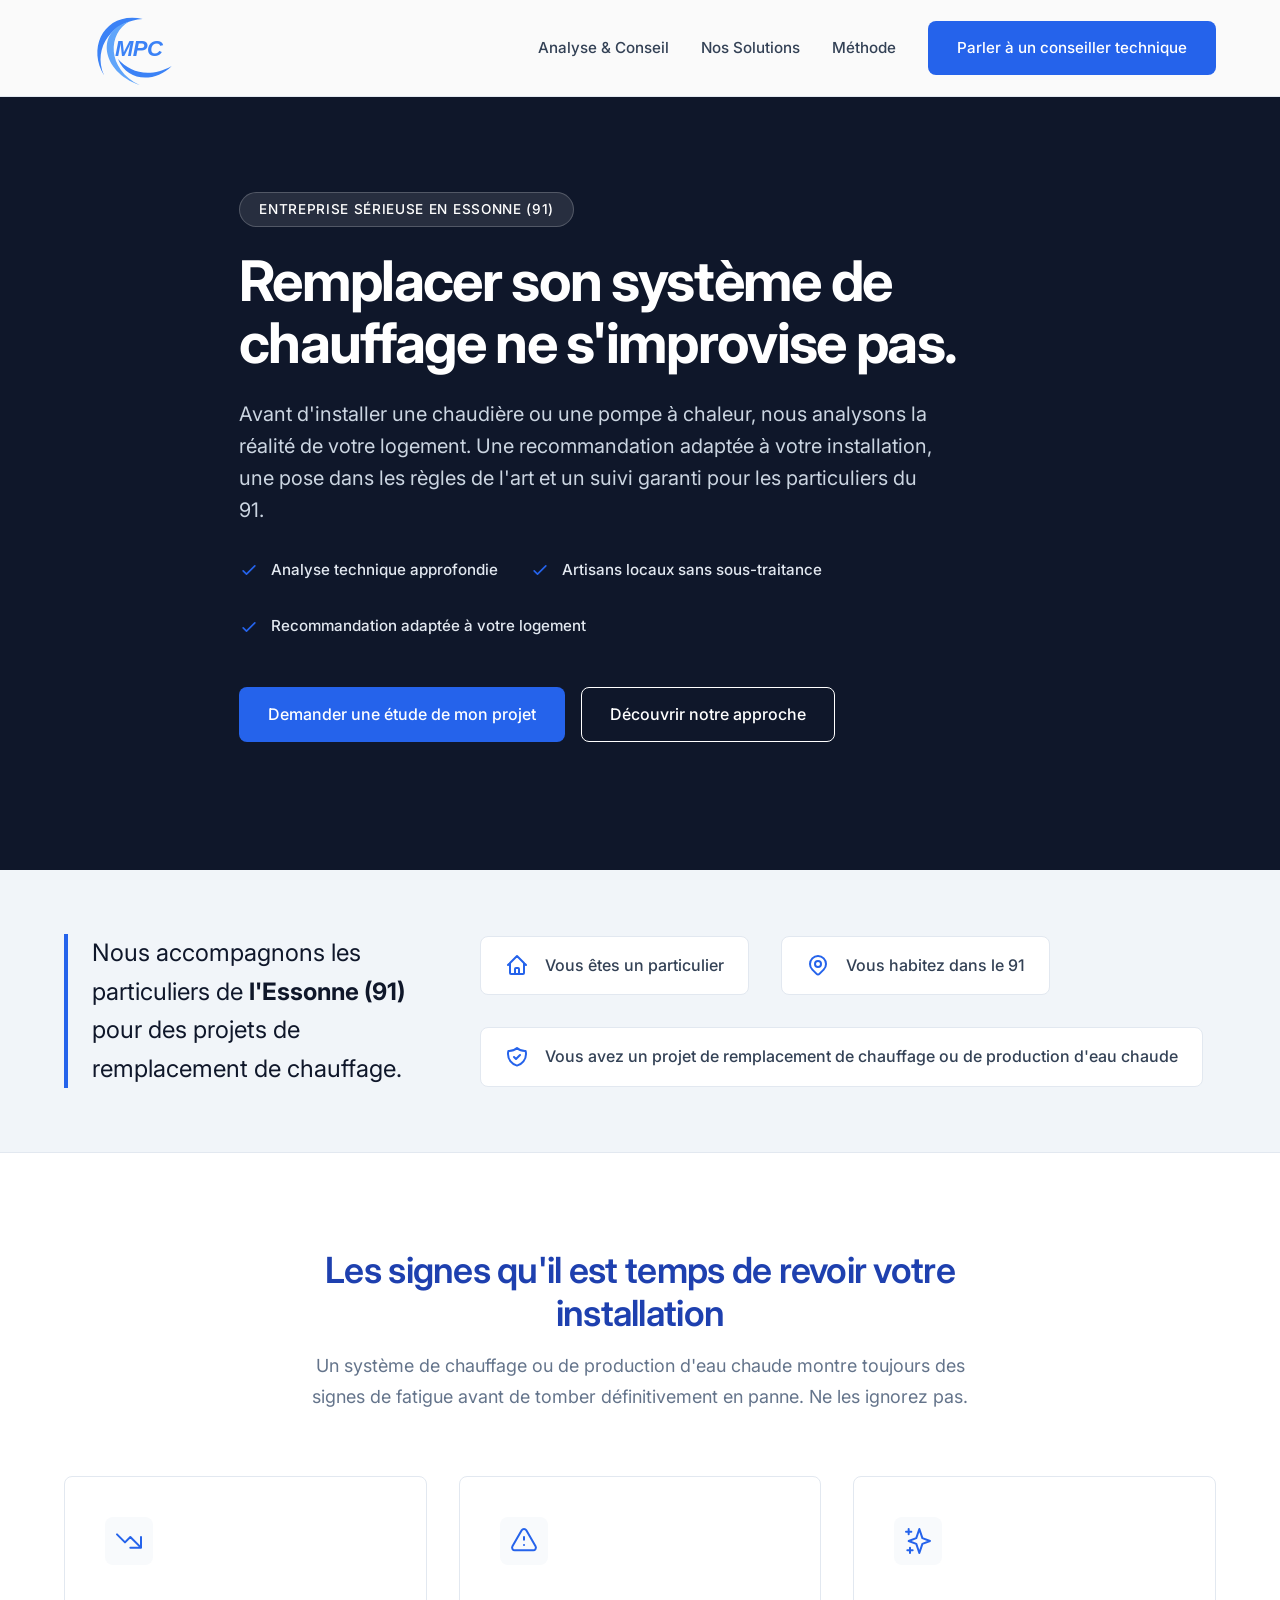
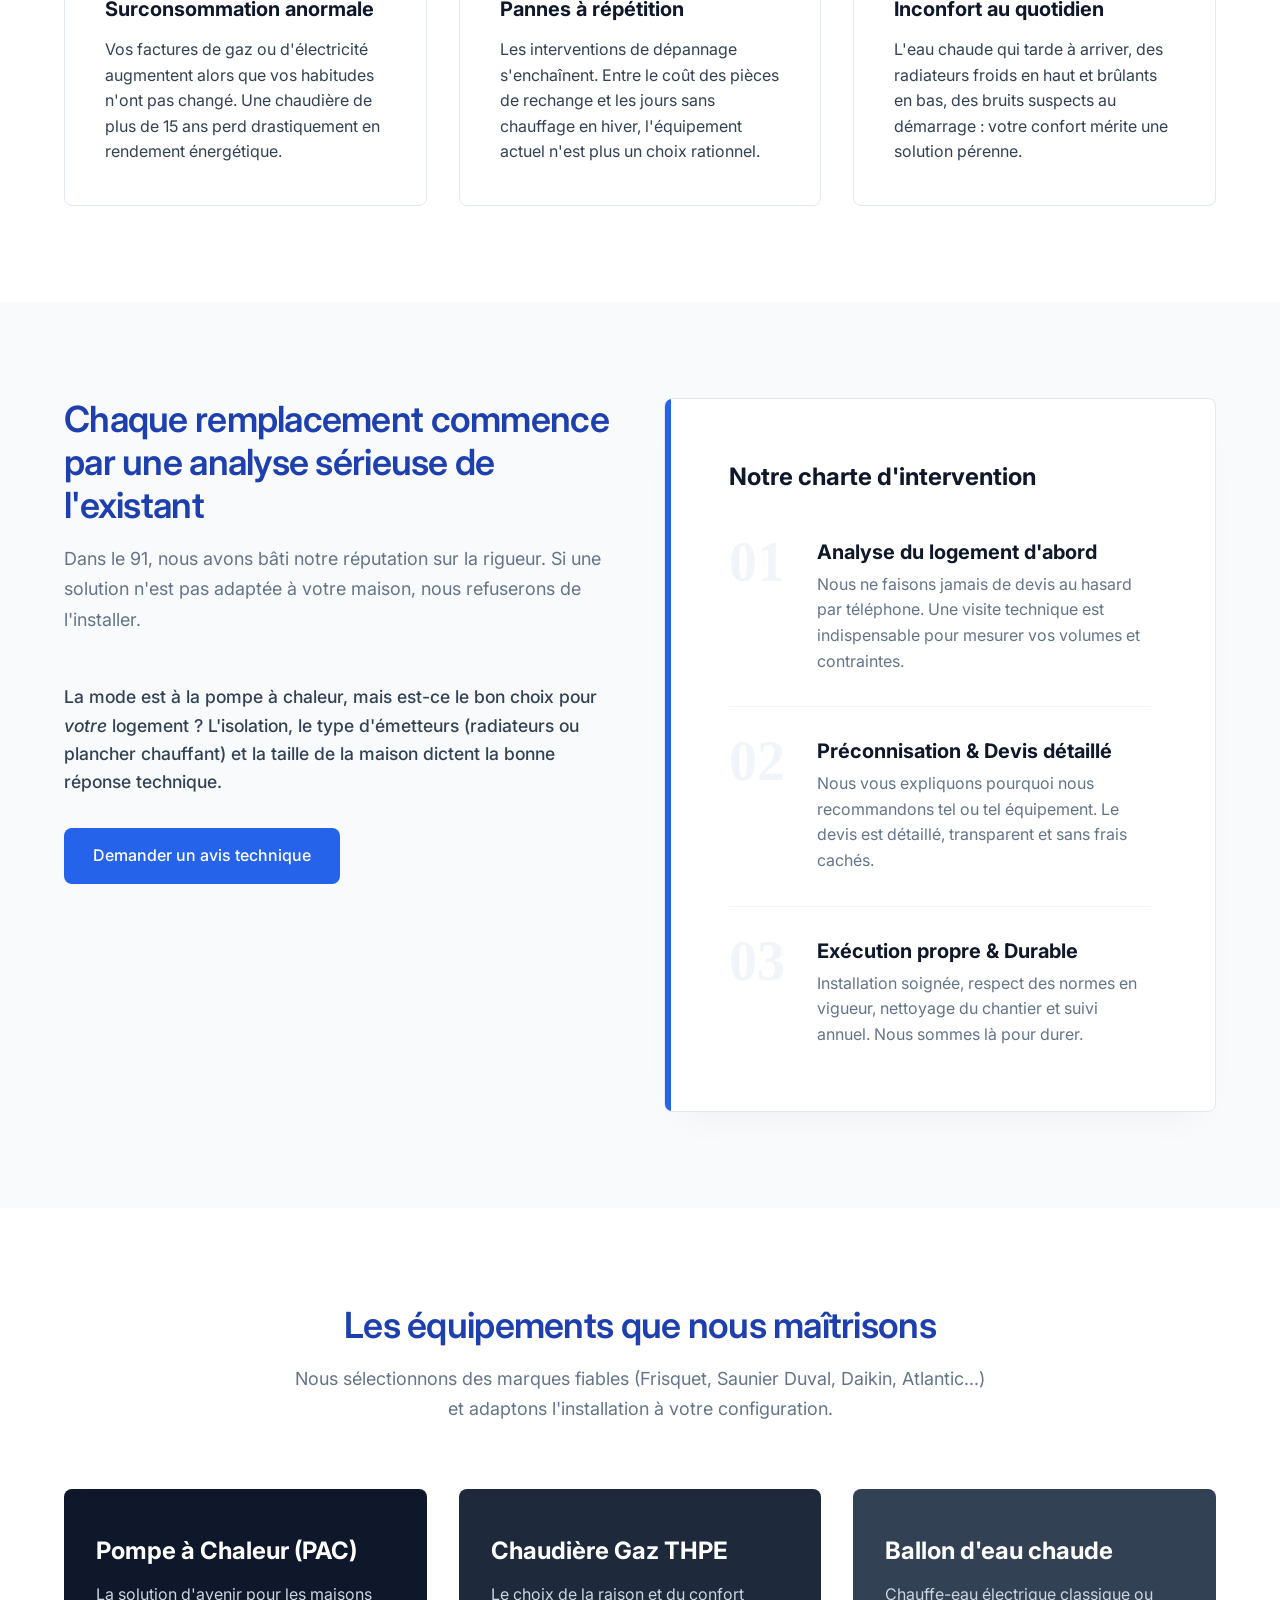
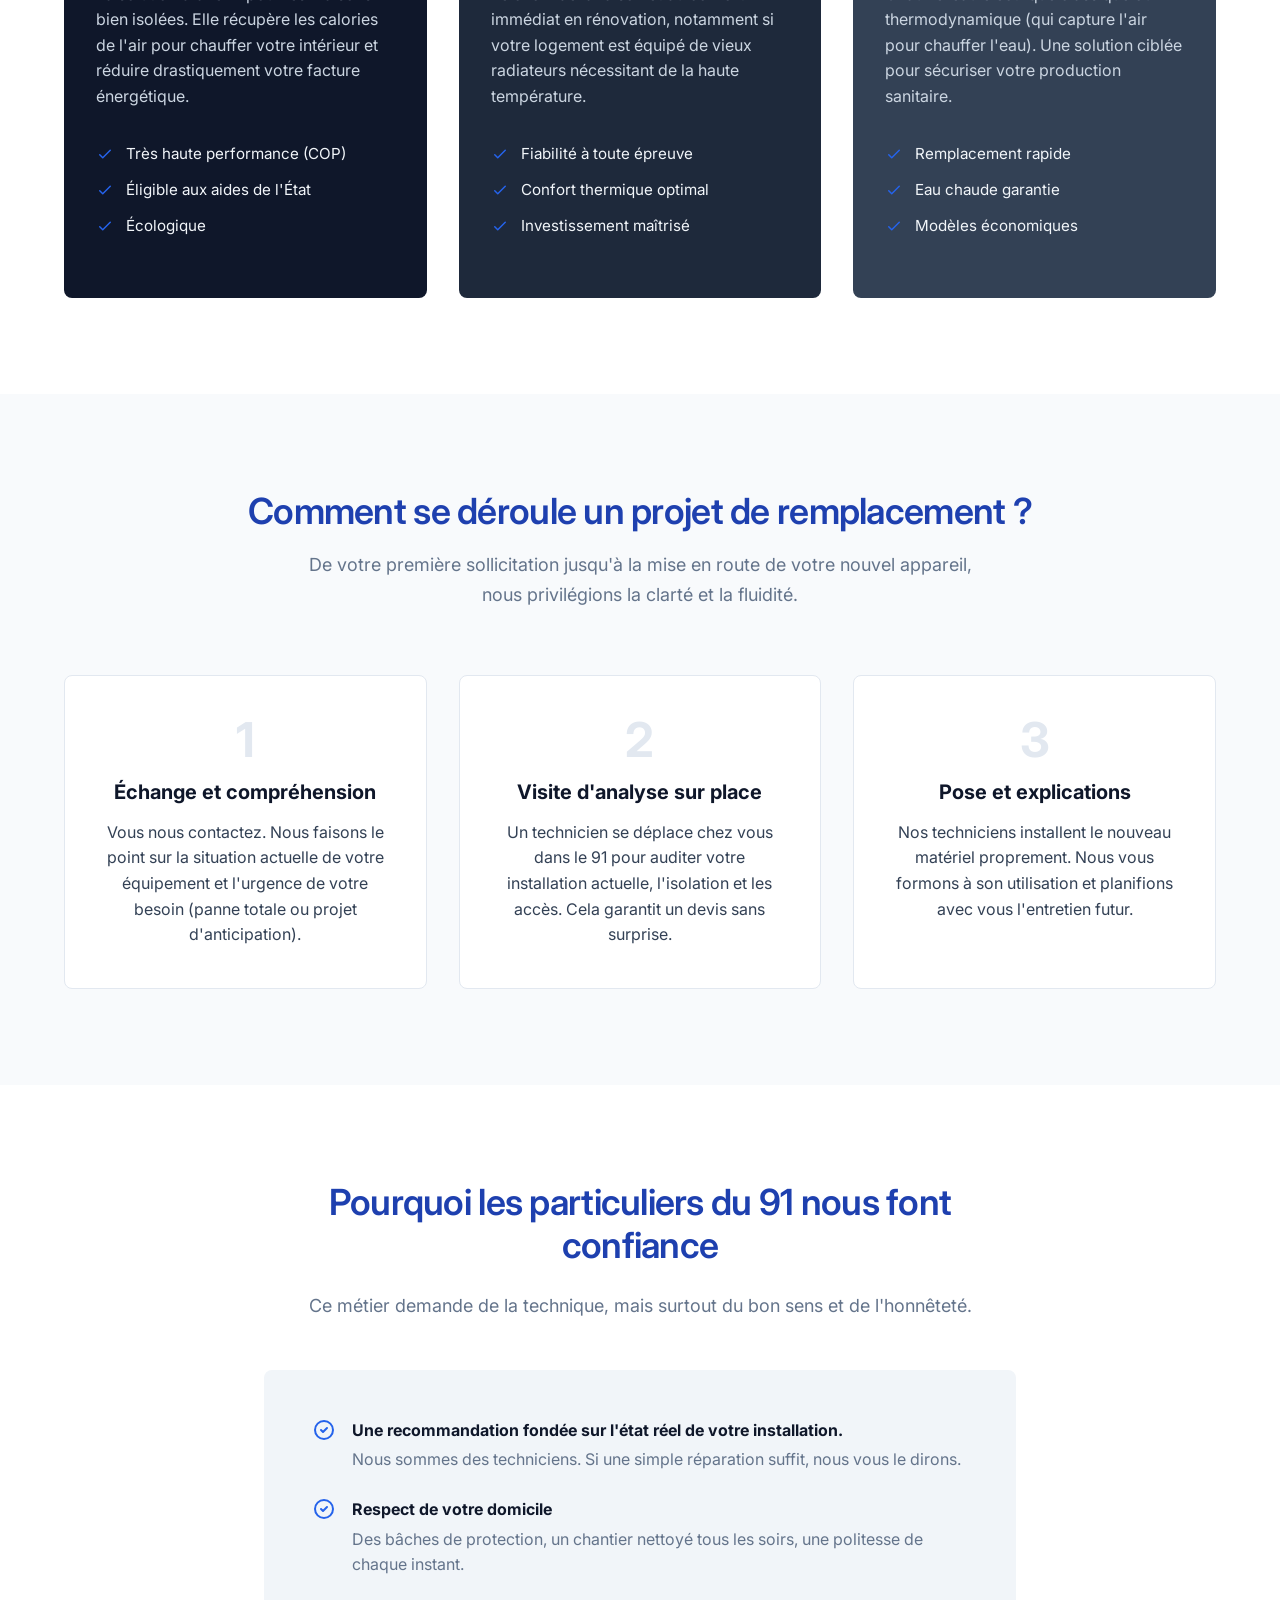
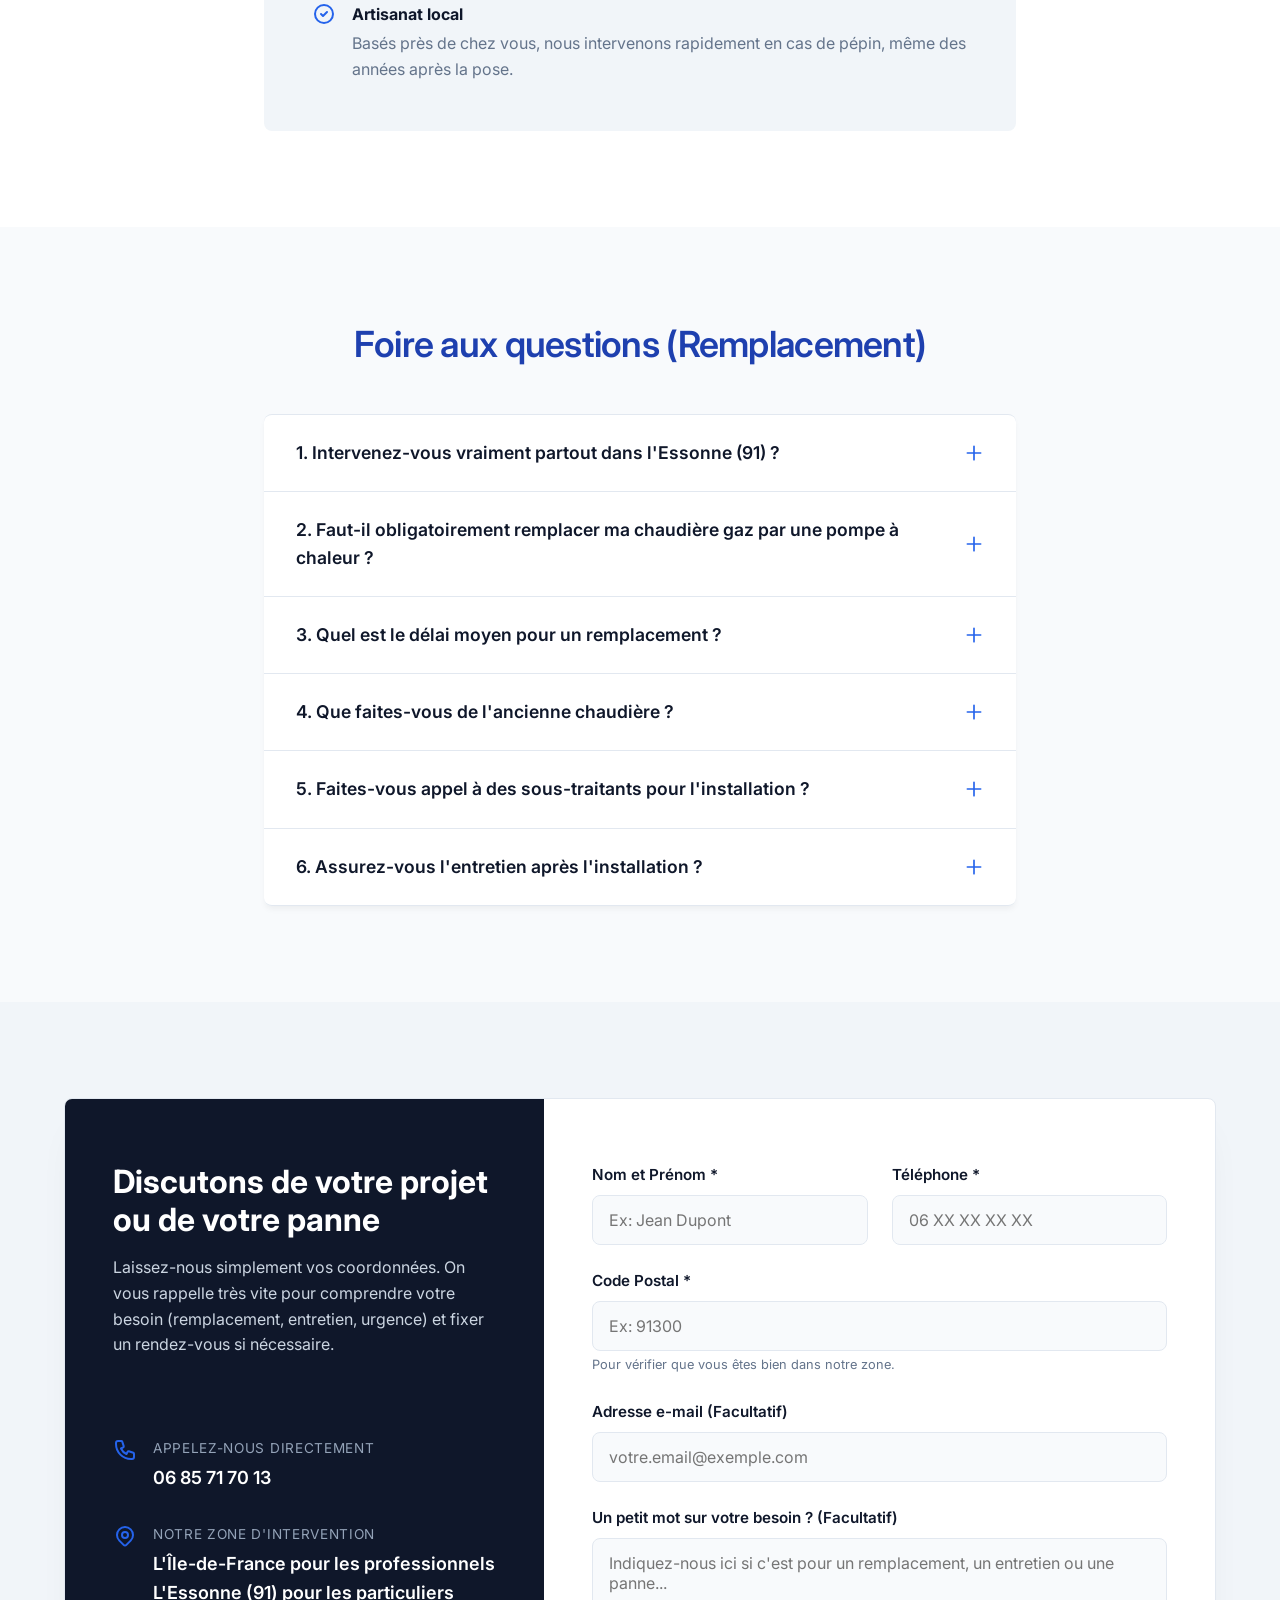
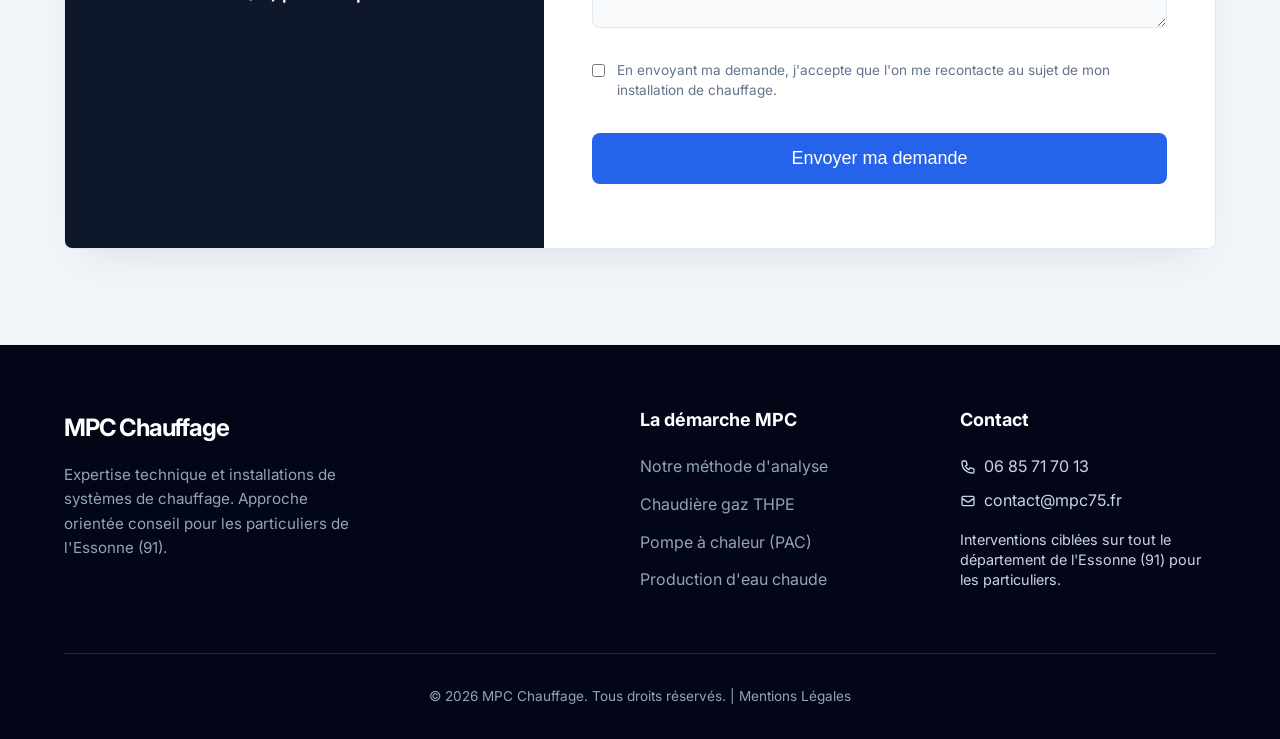
==== remplacement-chaudiere-91.html @ 408920b5 "Update remplacement-chaudiere-91.html" ====
<!doctype html>
<html lang="fr">
<head>

   <!-- Configuration Google Consent Mode v2 (DOIT être avant le snippet Google Ads) -->
    <script>
      window.dataLayer = window.dataLayer || [];
      function gtag(){dataLayer.push(arguments);}
      
      // Configuration par défaut : tout est refusé tant que l'utilisateur ne valide pas
      if(localStorage.getItem('consentMode') === null) {
          gtag('consent', 'default', {
            'ad_storage': 'denied',
            'ad_user_data': 'denied',
            'ad_personalization': 'denied',
            'analytics_storage': 'denied'
          });
      } else {
          gtag('consent', 'default', JSON.parse(localStorage.getItem('consentMode')));
      }
    </script>
<!-- Event snippet for Demande de devis conversion page
In your html page, add the snippet and call gtag_report_conversion when someone clicks on the chosen link or button. -->
<script>
function gtag_report_conversion(url) {
  var callback = function () {
    if (typeof(url) != 'undefined') {
      window.location = url;
    }
  };
  gtag('event', 'conversion', {
      'send_to': 'AW-17902488856/LjcRCMzd-OsbEJiaydhC',
      'value': 1.0,
      'currency': 'EUR',
      'event_callback': callback
  });
  return false;
}
</script>

    
 <!-- Google tag (gtag.js) -->
<script async src="https://www.googletagmanager.com/gtag/js?id=AW-18040914631"></script>
<script>
  window.dataLayer = window.dataLayer || [];
  function gtag(){dataLayer.push(arguments);}
  gtag('js', new Date());

  gtag('config', 'AW-18040914631');
</script>
    <meta charset="UTF-8" />
    <meta name="viewport" content="width=device-width, initial-scale=1.0" />
    <meta name="description" content="Remplacement de chauffage en Essonne (91) pour les particuliers. Chaudière gaz, pompe à chaleur, ballon d'eau chaude. Analyse sérieuse et devis honnête avant toute installation." />
    <title>Remplacement Chauffage & Chaudière 91 (Essonne) | Artisans Sérieux | MPC</title>
    
    <!-- Typographie élégante et professionnelle (Inter) -->
    <link rel="preconnect" href="https://fonts.googleapis.com">
    <link rel="preconnect" href="https://fonts.gstatic.com" crossorigin>
    <link href="https://fonts.googleapis.com/css2?family=Inter:wght@300;400;500;600;700&display=swap" rel="stylesheet">
    <link rel="icon" href="/favicon.svg" type="image/svg+xml">

    <style>
        /* ================= VARIABLES & RESET ================= */
        :root {
            --primary: #0f172a; 
            --primary-light: #1e293b;
            --accent: #2563eb; 
            --accent-hover: #1d4ed8;
            --text-main: #334155;
            --text-muted: #64748b;
            --bg-light: #f8fafc;
            --bg-alt: #f1f5f9;
            --border: #e2e8f0;
            --radius: 0.5rem;
            --transition: all 0.3s cubic-bezier(0.4, 0, 0.2, 1);
        }

        * { margin: 0; padding: 0; box-sizing: border-box; }
        
        html { 
            font-family: 'Inter', sans-serif; 
            color: var(--text-main); 
            scroll-behavior: smooth; 
            line-height: 1.6;
            background-color: var(--bg-light);
        }

        body { overflow-x: hidden; }
        img { max-width: 100%; height: auto; display: block; }
        a { text-decoration: none; color: inherit; transition: var(--transition); }
        ul { list-style: none; }

        /* ================= TYPOGRAPHIE ================= */
        h1, h2, h3, h4 { color: var(--primary); font-weight: 700; line-height: 1.2; }
        .text-accent { color: var(--accent); }
        
        .section-title {
            font-size: 2.25rem;
            margin-bottom: 1rem;
            letter-spacing: -0.02em;
            color: #1e40af; 
            font-weight: 600; 
        }
        .section-subtitle {
            font-size: 1.125rem;
            color: var(--text-muted);
            max-width: 700px;
            margin-bottom: 3rem;
            line-height: 1.7;
        }
        .text-center { text-align: center; }
        .mx-auto { margin-left: auto; margin-right: auto; }

        /* ================= LAYOUT & UTILS ================= */
        .container {
            width: 100%;
            max-width: 1200px;
            margin: 0 auto;
            padding: 0 1.5rem;
        }
        .section { padding: 6rem 0; }
        .bg-white { background-color: #ffffff; }
        .bg-gray { background-color: var(--bg-light); }
        .bg-primary { background-color: var(--primary); color: #fff; }

        .btn {
            display: inline-flex;
            align-items: center;
            justify-content: center;
            padding: 0.875rem 1.75rem;
            font-weight: 500;
            border-radius: var(--radius);
            cursor: pointer;
            transition: var(--transition);
            border: 1px solid transparent;
            font-size: 1rem;
        }
        .btn-primary {
            background-color: var(--accent);
            color: #ffffff;
        }
        .btn-primary:hover {
            background-color: var(--accent-hover);
        }
        .btn-outline {
            background-color: transparent;
            border-color: #ffffff;
            color: #ffffff;
        }
        .btn-outline:hover {
            background-color: #ffffff;
            color: var(--primary);
        }
        .btn-outline-dark {
            background-color: transparent;
            border-color: var(--primary);
            color: var(--primary);
        }
        .btn-outline-dark:hover {
            background-color: var(--primary);
            color: #ffffff;
        }

        /* ================= HEADER ================= */
        .header {
            position: fixed;
            top: 0; left: 0; right: 0;
            background: rgba(255, 255, 255, 0.98);
            backdrop-filter: blur(10px);
            border-bottom: 1px solid var(--border);
            z-index: 1000;
            padding: 0.5rem 0; 
            transition: var(--transition);
        }
        .header-container {
            display: flex;
            justify-content: space-between;
            align-items: center;
        }
        .logo-svg {
            display: block;
            width: 130px;
            height: auto;
            max-height: 80px; 
        }
        .nav-links {
            display: flex;
            gap: 2rem;
            align-items: center;
        }
        .nav-links a {
            font-weight: 500;
            font-size: 0.95rem;
        }
        .nav-links a:not(.btn):hover { color: var(--accent); }
        
        .mobile-menu-btn {
            display: none;
            background: none;
            border: none;
            color: var(--primary);
            cursor: pointer;
            padding: 0.5rem;
        }

        /* ================= HERO ================= */
        .hero {
            padding: 12rem 0 8rem 0;
            background-color: var(--primary);
            position: relative;
            overflow: hidden;
        }
        .hero::before {
            content: '';
            position: absolute;
            top: 0; left: 0; right: 0; bottom: 0;
            background-image: linear-gradient(to right, rgba(15, 23, 42, 0.9), rgba(15, 23, 42, 0.7));
            z-index: 1;
        }
        .hero-content {
            position: relative;
            z-index: 2;
            max-width: 850px;
        }
        .hero-badge {
            display: inline-block;
            background: rgba(255, 255, 255, 0.1);
            border: 1px solid rgba(255, 255, 255, 0.2);
            color: #fff;
            padding: 0.35rem 1.2rem;
            border-radius: 2rem;
            font-size: 0.85rem;
            font-weight: 500;
            margin-bottom: 1.5rem;
            letter-spacing: 0.05em;
            text-transform: uppercase;
        }
        .hero h1 {
            color: #ffffff;
            font-size: 3.5rem;
            letter-spacing: -0.03em;
            margin-bottom: 1.5rem;
            line-height: 1.1;
        }
        .hero p {
            color: #cbd5e1;
            font-size: 1.25rem;
            margin-bottom: 2rem;
            max-width: 700px;
            line-height: 1.6;
        }
        .hero-benefits {
            display: flex;
            gap: 2rem;
            margin-bottom: 3rem;
            flex-wrap: wrap;
        }
        .benefit-item {
            display: flex;
            align-items: center;
            color: #e2e8f0;
            font-size: 0.95rem;
            font-weight: 500;
        }
        .benefit-item svg {
            width: 20px;
            height: 20px;
            color: var(--accent);
            margin-right: 0.75rem;
        }
        .hero-actions {
            display: flex;
            gap: 1rem;
        }

        /* ================= TARGET / FILTER SECTION ================= */
        .target-section {
            background-color: var(--bg-alt);
            border-bottom: 1px solid var(--border);
            padding: 4rem 0;
        }
        .target-grid {
            display: grid;
            grid-template-columns: 1fr 2fr;
            gap: 3rem;
            align-items: center;
        }
        .target-title {
            font-size: 1.5rem;
            color: var(--primary);
            border-left: 4px solid var(--accent);
            padding-left: 1.5rem;
        }
        .target-list {
            display: flex;
            gap: 2rem;
            flex-wrap: wrap;
        }
        .target-list li {
            background: #fff;
            padding: 1rem 1.5rem;
            border-radius: var(--radius);
            border: 1px solid var(--border);
            display: flex;
            align-items: center;
            gap: 1rem;
            font-weight: 500;
            color: var(--text-main);
        }
        .target-list svg { color: var(--accent); width: 24px; height: 24px; }

        /* ================= GRIDS & CARDS ================= */
        .grid-2 {
            display: grid;
            grid-template-columns: repeat(2, 1fr);
            gap: 3rem;
        }
        .grid-3 {
            display: grid;
            grid-template-columns: repeat(auto-fit, minmax(320px, 1fr));
            gap: 2rem;
        }
        .card {
            background: #fff;
            padding: 2.5rem;
            border: 1px solid var(--border);
            border-radius: var(--radius);
            transition: var(--transition);
            height: 100%;
        }
        .card:hover {
            box-shadow: 0 10px 30px -10px rgba(0,0,0,0.05);
            border-color: #cbd5e1;
        }
        .card-icon {
            width: 48px;
            height: 48px;
            color: var(--accent);
            margin-bottom: 1.5rem;
            background: var(--bg-light);
            padding: 0.5rem;
            border-radius: 0.5rem;
        }
        .card h3 {
            font-size: 1.25rem;
            margin-bottom: 1rem;
        }

        /* ================= NOTRE APPROCHE (Focus on Seriousness) ================= */
        .approach-box {
            background: #fff;
            border: 1px solid var(--border);
            border-radius: var(--radius);
            padding: 4rem;
            box-shadow: 0 20px 40px -20px rgba(0,0,0,0.05);
            position: relative;
            overflow: hidden;
        }
        .approach-box::before {
            content: '';
            position: absolute;
            top: 0; left: 0; width: 6px; height: 100%;
            background: var(--accent);
        }
        .approach-steps {
            display: grid;
            grid-template-columns: 1fr;
            gap: 2rem;
            margin-top: 3rem;
        }
        .step-row {
            display: flex;
            gap: 2rem;
            align-items: flex-start;
            padding-bottom: 2rem;
            border-bottom: 1px solid var(--bg-alt);
        }
        .step-row:last-child {
            border-bottom: none;
            padding-bottom: 0;
        }
        .step-number {
            font-size: 3.5rem;
            font-weight: 700;
            color: var(--bg-alt);
            line-height: 0.8;
            font-family: serif;
        }
        .step-content h4 {
            font-size: 1.25rem;
            margin-bottom: 0.5rem;
            color: var(--primary);
        }
        .step-content p {
            color: var(--text-muted);
            line-height: 1.6;
        }

        /* ================= SOLUTIONS SECTION ================= */
        .solutions-grid {
            display: grid;
            grid-template-columns: repeat(3, 1fr);
            gap: 2rem;
        }
        .solution-card {
            background: var(--primary);
            color: #fff;
            padding: 3rem 2rem;
            border-radius: var(--radius);
            display: flex;
            flex-direction: column;
        }
        .solution-card h3 { color: #fff; font-size: 1.5rem; margin-bottom: 1rem; }
        .solution-card p { color: #cbd5e1; margin-bottom: 2rem; flex-grow: 1; }
        .solution-list li {
            display: flex;
            align-items: center;
            gap: 0.75rem;
            color: #f1f5f9;
            margin-bottom: 0.75rem;
            font-size: 0.95rem;
        }
        .solution-list svg { width: 18px; height: 18px; color: var(--accent); }

        /* ================= FAQ ================= */
        .faq-item {
            border-bottom: 1px solid var(--border);
            background: #fff;
        }
        .faq-item:first-child { border-top: 1px solid var(--border); border-radius: var(--radius) var(--radius) 0 0; }
        .faq-item:last-child { border-bottom: 1px solid var(--border); border-radius: 0 0 var(--radius) var(--radius); }
        .faq-summary {
            padding: 1.5rem 2rem;
            font-weight: 600;
            color: var(--primary);
            cursor: pointer;
            list-style: none;
            display: flex;
            justify-content: space-between;
            align-items: center;
            font-size: 1.1rem;
        }
        .faq-summary::-webkit-details-marker { display: none; }
        .faq-icon {
            width: 20px; height: 20px;
            transition: transform 0.3s ease;
            flex-shrink: 0;
            margin-left: 1rem;
            color: var(--accent);
        }
        details[open] .faq-icon { transform: rotate(45deg); }
        .faq-content {
            padding: 0 2rem 1.5rem 2rem;
            color: var(--text-muted);
            line-height: 1.7;
        }

        /* ================= CONTACT FORM ================= */
        .contact-section { padding: 6rem 0; background-color: var(--bg-alt); }
        .contact-wrapper {
            display: grid;
            grid-template-columns: 5fr 7fr;
            background: #fff;
            border-radius: var(--radius);
            overflow: hidden;
            box-shadow: 0 20px 40px -20px rgba(0,0,0,0.1);
            border: 1px solid var(--border);
        }
        .contact-info {
            background: var(--primary);
            color: #fff;
            padding: 4rem 3rem;
        }
        .contact-info h2 { color: #fff; margin-bottom: 1rem; font-size: 2rem; }
        .contact-info p { color: #cbd5e1; margin-bottom: 3rem; }
        
        .info-block { margin-bottom: 2rem; display: flex; align-items: flex-start; gap: 1rem; }
        .info-block svg { width: 24px; height: 24px; color: var(--accent); flex-shrink: 0; }
        .info-label { font-size: 0.85rem; color: #94a3b8; text-transform: uppercase; letter-spacing: 0.05em; margin-bottom: 0.25rem;}
        .info-value { font-size: 1.125rem; font-weight: 600; }

        .contact-form-container { padding: 4rem 3rem; }
        .form-group { margin-bottom: 1.5rem; }
        .form-label {
            display: block;
            font-weight: 600;
            margin-bottom: 0.5rem;
            font-size: 0.95rem;
            color: var(--primary);
        }
        .form-control {
            width: 100%;
            padding: 0.875rem 1rem;
            border: 1px solid var(--border);
            border-radius: var(--radius);
            font-family: inherit;
            font-size: 1rem;
            transition: var(--transition);
            background-color: var(--bg-light);
            color: var(--text-main);
        }
        select.form-control { appearance: none; background-image: url("data:image/svg+xml,%3Csvg xmlns='http://www.w3.org/2000/svg' fill='none' viewBox='0 0 24 24' stroke='%2364748b'%3E%3Cpath stroke-linecap='round' stroke-linejoin='round' stroke-width='2' d='M19 9l-7 7-7-7'%3E%3C/path%3E%3C/svg%3E"); background-repeat: no-repeat; background-position: right 1rem center; background-size: 1rem; padding-right: 2.5rem; }
        .form-control:focus {
            outline: none;
            border-color: var(--accent);
            box-shadow: 0 0 0 3px rgba(37, 99, 235, 0.1);
            background-color: #fff;
        }
        .form-row { display: grid; grid-template-columns: 1fr 1fr; gap: 1.5rem; }
        
        .checkbox-group {
            display: flex;
            align-items: flex-start;
            gap: 0.75rem;
            margin-bottom: 2rem;
            margin-top: 1rem;
        }
        .checkbox-group input { margin-top: 0.25rem; flex-shrink: 0; cursor: pointer; }
        .checkbox-group label { font-size: 0.85rem; color: var(--text-muted); line-height: 1.5; cursor: pointer; }

        .form-message {
            display: none;
            padding: 1rem;
            border-radius: var(--radius);
            margin-top: 1.5rem;
            font-size: 0.9rem;
            font-weight: 500;
        }
        .form-message.success {
            display: block;
            background-color: #ecfdf5;
            color: #065f46;
            border: 1px solid #a7f3d0;
        }
        .form-message.error {
            display: block;
            background-color: #fef2f2;
            color: #991b1b;
            border: 1px solid #fecaca;
        }

        /* ================= FOOTER ================= */
        .footer {
            background: #020617;
            color: #94a3b8;
            padding: 4rem 0 2rem 0;
        }
        .footer-grid {
            display: grid;
            grid-template-columns: 2fr 1fr 1fr;
            gap: 4rem;
            margin-bottom: 3rem;
        }
        .footer-title {
            color: #fff;
            font-size: 1.125rem;
            margin-bottom: 1.5rem;
        }
        .footer-links li { margin-bottom: 0.75rem; }
        .footer-links a:hover { color: #fff; }
        .footer-bottom {
            text-align: center;
            padding-top: 2rem;
            border-top: 1px solid #1e293b;
            font-size: 0.85rem;
        }

        /* ================= RESPONSIVE ================= */
        @media (max-width: 992px) {
            .hero h1 { font-size: 2.75rem; }
            .grid-2 { grid-template-columns: 1fr; gap: 3rem; }
            .solutions-grid { grid-template-columns: 1fr; }
            .contact-wrapper { grid-template-columns: 1fr; }
            .footer-grid { grid-template-columns: 1fr; gap: 2.5rem; }
            .target-grid { grid-template-columns: 1fr; gap: 1.5rem; }
            .target-title { border-left: none; border-top: 4px solid var(--accent); padding-left: 0; padding-top: 1rem; }
        }

        @media (max-width: 768px) {
            .section { padding: 4rem 0; }
            .section-title { font-size: 1.75rem; }
            .section-subtitle { font-size: 1rem; margin-bottom: 2rem; }
            
            .mobile-menu-btn { display: block; }
            .nav-links {
                display: none;
                position: absolute;
                top: 100%;
                left: 0;
                right: 0;
                background: rgba(255, 255, 255, 0.98);
                backdrop-filter: blur(10px);
                flex-direction: column;
                padding: 1.5rem;
                gap: 1.5rem;
                border-bottom: 1px solid var(--border);
                box-shadow: 0 10px 15px -3px rgba(0,0,0,0.1);
            }
            .nav-links.active { display: flex; }
            .nav-links a { width: 100%; text-align: center; font-size: 1.1rem; }
            .nav-links .btn { width: 100%; }
            .logo-svg { width: 100px; }

            .hero { padding: 8rem 0 4rem 0; }
            .hero h1 { font-size: 2.25rem; }
            .hero p { font-size: 1.05rem; }
            .hero-actions { flex-direction: column; width: 100%; }
            .hero-actions .btn { width: 100%; padding: 1rem; font-size: 1.1rem; }
            .hero-benefits { flex-direction: column; gap: 1rem; }

            .grid-3 { grid-template-columns: 1fr; gap: 1.5rem; }
            .card { padding: 1.5rem; }
            .approach-box { padding: 2rem 1.5rem; }
            .step-row { flex-direction: column; gap: 1rem; }
            .step-number { font-size: 2.5rem; }
            
            .form-row { grid-template-columns: 1fr; gap: 0; }
            .contact-info { padding: 2.5rem 1.5rem; }
            .contact-form-container { padding: 2.5rem 1.5rem; }
            .faq-summary { padding: 1.25rem 1.5rem; font-size: 1rem; }
            .faq-content { padding: 0 1.5rem 1.5rem 1.5rem; }
        }
    </style>
</head>
<body>

    <!-- ================= HEADER ================= -->
    <header class="header">
        <div class="container header-container">
            <a href="/" title="Accueil MPC Chauffage">
               <svg class="logo-svg" viewBox="70 100 330 290" width="130" height="130" xmlns="http://www.w3.org/2000/svg">
                  <!-- Arc bleu foncé extérieur -->
                  <path d="M 285 140 C 150 110, 80 240, 145 345 C 100 240, 180 145, 285 140 Z" fill="#3B82F6" />
                  <!-- Arc bleu clair intérieur -->
                  <path d="M 235 150 C 115 180, 130 330, 275 380 C 150 320, 160 190, 235 150 Z" fill="#60A5FA" />
                  <!-- Arc bleu foncé inférieur -->
                  <path d="M 195 285 C 230 370, 330 370, 390 310 C 310 355, 240 335, 195 285 Z" fill="#3B82F6" />
                  <!-- Texte MPC -->
                  <text x="270" y="275" font-family="Arial, Helvetica, sans-serif" font-weight="900" font-style="italic" font-size="80" fill="#3B82F6" text-anchor="middle" letter-spacing="-2">MPC</text>
                </svg>
            </a>
            
            <button class="mobile-menu-btn" aria-label="Ouvrir le menu">
                <svg fill="none" stroke="currentColor" viewBox="0 0 24 24" width="28" height="28" xmlns="http://www.w3.org/2000/svg">
                    <path stroke-linecap="round" stroke-linejoin="round" stroke-width="2" d="M4 6h16M4 12h16M4 18h16"></path>
                </svg>
            </button>

            <nav class="nav-links">
                <a href="#diagnostic">Analyse & Conseil</a>
                <a href="#solutions">Nos Solutions</a>
                <a href="#methode">Méthode</a>
                <a href="#contact" class="btn btn-primary">Parler à un conseiller technique</a>
            </nav>
        </div>
    </header>

    <!-- ================= HERO ================= -->
    <section class="hero">
        <div class="container hero-content">
            <span class="hero-badge">Entreprise sérieuse en Essonne (91)</span>
            <h1>Remplacer son système de chauffage ne s'improvise pas.</h1>
            <p>Avant d'installer une chaudière ou une pompe à chaleur, nous analysons la réalité de votre logement. Une recommandation adaptée à votre installation, une pose dans les règles de l'art et un suivi garanti pour les particuliers du 91.</p>
            
            <div class="hero-benefits">
                <div class="benefit-item">
                    <svg fill="none" stroke="currentColor" viewBox="0 0 24 24" xmlns="http://www.w3.org/2000/svg"><path stroke-linecap="round" stroke-linejoin="round" stroke-width="2" d="M5 13l4 4L19 7"></path></svg>
                    Analyse technique approfondie
                </div>
                <div class="benefit-item">
                    <svg fill="none" stroke="currentColor" viewBox="0 0 24 24" xmlns="http://www.w3.org/2000/svg"><path stroke-linecap="round" stroke-linejoin="round" stroke-width="2" d="M5 13l4 4L19 7"></path></svg>
                    Artisans locaux sans sous-traitance
                </div>
                <div class="benefit-item">
                    <svg fill="none" stroke="currentColor" viewBox="0 0 24 24" xmlns="http://www.w3.org/2000/svg"><path stroke-linecap="round" stroke-linejoin="round" stroke-width="2" d="M5 13l4 4L19 7"></path></svg>
                    Recommandation adaptée à votre logement
                </div>
            </div>

            <div class="hero-actions">
                <a href="#contact" class="btn btn-primary">Demander une étude de mon projet</a>
                <a href="#diagnostic" class="btn btn-outline">Découvrir notre approche</a>
            </div>
        </div>
    </section>

    <!-- ================= POUR QUI CETTE PAGE EST FAITE ================= -->
    <section class="target-section">
        <div class="container target-grid">
            <div class="target-title">
                Nous accompagnons les particuliers de <strong>l'Essonne (91)</strong> pour des projets de remplacement de chauffage.
            </div>
            <ul class="target-list">
                <li>
                    <svg fill="none" stroke="currentColor" viewBox="0 0 24 24"><path stroke-linecap="round" stroke-linejoin="round" stroke-width="2" d="M3 12l2-2m0 0l7-7 7 7M5 10v10a1 1 0 001 1h3m10-11l2 2m-2-2v10a1 1 0 01-1 1h-3m-6 0a1 1 0 001-1v-4a1 1 0 011-1h2a1 1 0 011 1v4a1 1 0 001 1m-6 0h6"></path></svg>
                    Vous êtes un particulier
                </li>
                <li>
                    <svg fill="none" stroke="currentColor" viewBox="0 0 24 24"><path stroke-linecap="round" stroke-linejoin="round" stroke-width="2" d="M17.657 16.657L13.414 20.9a1.998 1.998 0 01-2.827 0l-4.244-4.243a8 8 0 1111.314 0z"></path><path stroke-linecap="round" stroke-linejoin="round" stroke-width="2" d="M15 11a3 3 0 11-6 0 3 3 0 016 0z"></path></svg>
                    Vous habitez dans le 91
                </li>
                <li>
                    <svg fill="none" stroke="currentColor" viewBox="0 0 24 24"><path stroke-linecap="round" stroke-linejoin="round" stroke-width="2" d="M9 12l2 2 4-4m5.618-4.016A11.955 11.955 0 0112 2.944a11.955 11.955 0 01-8.618 3.04A12.02 12.02 0 003 9c0 5.591 3.824 10.29 9 11.622 5.176-1.332 9-6.03 9-11.622 0-1.042-.133-2.052-.382-3.016z"></path></svg>
                    Vous avez un projet de remplacement de chauffage ou de production d'eau chaude
                </li>
            </ul>
        </div>
    </section>

    <!-- ================= POURQUOI REMPLACER VOTRE CHAUFFAGE ================= -->
    <section class="section bg-white" id="diagnostic">
        <div class="container">
            <div class="text-center mx-auto" style="max-width: 800px; margin-bottom: 4rem;">
                <h2 class="section-title">Les signes qu'il est temps de revoir votre installation</h2>
                <p class="section-subtitle mx-auto">Un système de chauffage ou de production d'eau chaude montre toujours des signes de fatigue avant de tomber définitivement en panne. Ne les ignorez pas.</p>
            </div>
            
            <div class="grid-3">
                <div class="card">
                    <svg class="card-icon" fill="none" stroke="currentColor" viewBox="0 0 24 24"><path stroke-linecap="round" stroke-linejoin="round" stroke-width="1.5" d="M13 17h8m0 0V9m0 8l-8-8-4 4-6-6"></path></svg>
                    <h3>Surconsommation anormale</h3>
                    <p class="text-muted">Vos factures de gaz ou d'électricité augmentent alors que vos habitudes n'ont pas changé. Une chaudière de plus de 15 ans perd drastiquement en rendement énergétique.</p>
                </div>
                <div class="card">
                    <svg class="card-icon" fill="none" stroke="currentColor" viewBox="0 0 24 24"><path stroke-linecap="round" stroke-linejoin="round" stroke-width="1.5" d="M12 9v2m0 4h.01m-6.938 4h13.856c1.54 0 2.502-1.667 1.732-3L13.732 4c-.77-1.333-2.694-1.333-3.464 0L3.34 16c-.77 1.333.192 3 1.732 3z"></path></svg>
                    <h3>Pannes à répétition</h3>
                    <p class="text-muted">Les interventions de dépannage s'enchaînent. Entre le coût des pièces de rechange et les jours sans chauffage en hiver, l'équipement actuel n'est plus un choix rationnel.</p>
                </div>
                <div class="card">
                    <svg class="card-icon" fill="none" stroke="currentColor" viewBox="0 0 24 24"><path stroke-linecap="round" stroke-linejoin="round" stroke-width="1.5" d="M5 3v4M3 5h4M6 17v4m-2-2h4m5-16l2.286 6.857L21 12l-5.714 2.143L13 21l-2.286-6.857L5 12l5.714-2.143L13 3z"></path></svg>
                    <h3>Inconfort au quotidien</h3>
                    <p class="text-muted">L'eau chaude qui tarde à arriver, des radiateurs froids en haut et brûlants en bas, des bruits suspects au démarrage : votre confort mérite une solution pérenne.</p>
                </div>
            </div>
        </div>
    </section>

    <!-- ================= NOTRE APPROCHE ================= -->
    <section class="section bg-gray" id="approche">
        <div class="container">
            <div class="grid-2">
                <div>
                    <h2 class="section-title">Chaque remplacement commence par une analyse sérieuse de l'existant</h2>
                    <p class="section-subtitle">Dans le 91, nous avons bâti notre réputation sur la rigueur. Si une solution n'est pas adaptée à votre maison, nous refuserons de l'installer.</p>
                    <p style="color: var(--text-main); font-weight: 500; font-size: 1.1rem; margin-bottom: 2rem;">
                        La mode est à la pompe à chaleur, mais est-ce le bon choix pour <em>votre</em> logement ? L'isolation, le type d'émetteurs (radiateurs ou plancher chauffant) et la taille de la maison dictent la bonne réponse technique.
                    </p>
                    <a href="#contact" class="btn btn-primary" style="margin-bottom: 2rem;">Demander un avis technique</a>
                </div>
                
                <div class="approach-box">
                    <h3 style="font-size: 1.5rem; margin-bottom: 1rem;">Notre charte d'intervention</h3>
                    <div class="approach-steps">
                        <div class="step-row">
                            <div class="step-number">01</div>
                            <div class="step-content">
                                <h4>Analyse du logement d'abord</h4>
                                <p>Nous ne faisons jamais de devis au hasard par téléphone. Une visite technique est indispensable pour mesurer vos volumes et contraintes.</p>
                            </div>
                        </div>
                        <div class="step-row">
                            <div class="step-number">02</div>
                            <div class="step-content">
                                <h4>Préconnisation & Devis détaillé</h4>
                                <p>Nous vous expliquons pourquoi nous recommandons tel ou tel équipement. Le devis est détaillé, transparent et sans frais cachés.</p>
                            </div>
                        </div>
                        <div class="step-row">
                            <div class="step-number">03</div>
                            <div class="step-content">
                                <h4>Exécution propre & Durable</h4>
                                <p>Installation soignée, respect des normes en vigueur, nettoyage du chantier et suivi annuel. Nous sommes là pour durer.</p>
                            </div>
                        </div>
                    </div>
                </div>
            </div>
        </div>
    </section>

    <!-- ================= QUELLES SOLUTIONS ================= -->
    <section class="section bg-white" id="solutions">
        <div class="container">
            <div class="text-center mx-auto" style="max-width: 800px; margin-bottom: 4rem;">
                <h2 class="section-title">Les équipements que nous maîtrisons</h2>
                <p class="section-subtitle mx-auto">Nous sélectionnons des marques fiables (Frisquet, Saunier Duval, Daikin, Atlantic...) et adaptons l'installation à votre configuration.</p>
            </div>

            <div class="solutions-grid">
                <div class="solution-card">
                    <h3>Pompe à Chaleur (PAC)</h3>
                    <p>La solution d'avenir pour les maisons bien isolées. Elle récupère les calories de l'air pour chauffer votre intérieur et réduire drastiquement votre facture énergétique.</p>
                    <ul class="solution-list">
                        <li><svg fill="none" stroke="currentColor" viewBox="0 0 24 24"><path stroke-linecap="round" stroke-linejoin="round" stroke-width="2" d="M5 13l4 4L19 7"></path></svg> Très haute performance (COP)</li>
                        <li><svg fill="none" stroke="currentColor" viewBox="0 0 24 24"><path stroke-linecap="round" stroke-linejoin="round" stroke-width="2" d="M5 13l4 4L19 7"></path></svg> Éligible aux aides de l'État</li>
                        <li><svg fill="none" stroke="currentColor" viewBox="0 0 24 24"><path stroke-linecap="round" stroke-linejoin="round" stroke-width="2" d="M5 13l4 4L19 7"></path></svg> Écologique</li>
                    </ul>
                </div>
                
                <div class="solution-card" style="background: #1e293b;">
                    <h3>Chaudière Gaz THPE</h3>
                    <p>Le choix de la raison et du confort immédiat en rénovation, notamment si votre logement est équipé de vieux radiateurs nécessitant de la haute température.</p>
                    <ul class="solution-list">
                        <li><svg fill="none" stroke="currentColor" viewBox="0 0 24 24"><path stroke-linecap="round" stroke-linejoin="round" stroke-width="2" d="M5 13l4 4L19 7"></path></svg> Fiabilité à toute épreuve</li>
                        <li><svg fill="none" stroke="currentColor" viewBox="0 0 24 24"><path stroke-linecap="round" stroke-linejoin="round" stroke-width="2" d="M5 13l4 4L19 7"></path></svg> Confort thermique optimal</li>
                        <li><svg fill="none" stroke="currentColor" viewBox="0 0 24 24"><path stroke-linecap="round" stroke-linejoin="round" stroke-width="2" d="M5 13l4 4L19 7"></path></svg> Investissement maîtrisé</li>
                    </ul>
                </div>

                <div class="solution-card" style="background: #334155;">
                    <h3>Ballon d'eau chaude</h3>
                    <p>Chauffe-eau électrique classique ou thermodynamique (qui capture l'air pour chauffer l'eau). Une solution ciblée pour sécuriser votre production sanitaire.</p>
                    <ul class="solution-list">
                        <li><svg fill="none" stroke="currentColor" viewBox="0 0 24 24"><path stroke-linecap="round" stroke-linejoin="round" stroke-width="2" d="M5 13l4 4L19 7"></path></svg> Remplacement rapide</li>
                        <li><svg fill="none" stroke="currentColor" viewBox="0 0 24 24"><path stroke-linecap="round" stroke-linejoin="round" stroke-width="2" d="M5 13l4 4L19 7"></path></svg> Eau chaude garantie</li>
                        <li><svg fill="none" stroke="currentColor" viewBox="0 0 24 24"><path stroke-linecap="round" stroke-linejoin="round" stroke-width="2" d="M5 13l4 4L19 7"></path></svg> Modèles économiques</li>
                    </ul>
                </div>
            </div>
        </div>
    </section>

    <!-- ================= METHODE (Comment ça se passe) ================= -->
    <section id="methode" class="section bg-gray">
        <div class="container">
            <div class="text-center mx-auto" style="max-width: 800px; margin-bottom: 4rem;">
                <h2 class="section-title">Comment se déroule un projet de remplacement ?</h2>
                <p class="section-subtitle mx-auto">De votre première sollicitation jusqu'à la mise en route de votre nouvel appareil, nous privilégions la clarté et la fluidité.</p>
            </div>
            
            <div class="grid-3">
                <div class="card" style="text-align: center;">
                    <div style="font-size: 3rem; font-weight: 700; color: var(--border); line-height: 1; margin-bottom: 1rem;">1</div>
                    <h3>Échange et compréhension</h3>
                    <p class="text-muted">Vous nous contactez. Nous faisons le point sur la situation actuelle de votre équipement et l'urgence de votre besoin (panne totale ou projet d'anticipation).</p>
                </div>
                <div class="card" style="text-align: center;">
                    <div style="font-size: 3rem; font-weight: 700; color: var(--border); line-height: 1; margin-bottom: 1rem;">2</div>
                    <h3>Visite d'analyse sur place</h3>
                    <p class="text-muted">Un technicien se déplace chez vous dans le 91 pour auditer votre installation actuelle, l'isolation et les accès. Cela garantit un devis sans surprise.</p>
                </div>
                <div class="card" style="text-align: center;">
                    <div style="font-size: 3rem; font-weight: 700; color: var(--border); line-height: 1; margin-bottom: 1rem;">3</div>
                    <h3>Pose et explications</h3>
                    <p class="text-muted">Nos techniciens installent le nouveau matériel proprement. Nous vous formons à son utilisation et planifions avec vous l'entretien futur.</p>
                </div>
            </div>
        </div>
    </section>

    <!-- ================= CONFIANCE ================= -->
    <section class="section bg-white">
        <div class="container text-center" style="max-width: 800px;">
            <h2 class="section-title" style="margin-bottom: 1.5rem;">Pourquoi les particuliers du 91 nous font confiance</h2>
            <p class="section-subtitle mx-auto" style="margin-bottom: 3rem;">Ce métier demande de la technique, mais surtout du bon sens et de l'honnêteté.</p>
            
            <div style="background: var(--bg-alt); padding: 3rem; border-radius: var(--radius); text-align: left; display: grid; gap: 1.5rem;">
                <div style="display: flex; gap: 1rem; align-items: flex-start;">
                    <svg style="color: var(--accent); width: 24px; height: 24px; flex-shrink: 0;" fill="none" stroke="currentColor" viewBox="0 0 24 24"><path stroke-linecap="round" stroke-linejoin="round" stroke-width="2" d="M9 12l2 2 4-4m6 2a9 9 0 11-18 0 9 9 0 0118 0z"></path></svg>
                    <div>
                        <strong style="color: var(--primary); display: block; margin-bottom: 0.25rem;">Une recommandation fondée sur l'état réel de votre installation.</strong>
                        <span style="color: var(--text-muted);">Nous sommes des techniciens. Si une simple réparation suffit, nous vous le dirons.</span>
                    </div>
                </div>
                <div style="display: flex; gap: 1rem; align-items: flex-start;">
                    <svg style="color: var(--accent); width: 24px; height: 24px; flex-shrink: 0;" fill="none" stroke="currentColor" viewBox="0 0 24 24"><path stroke-linecap="round" stroke-linejoin="round" stroke-width="2" d="M9 12l2 2 4-4m6 2a9 9 0 11-18 0 9 9 0 0118 0z"></path></svg>
                    <div>
                        <strong style="color: var(--primary); display: block; margin-bottom: 0.25rem;">Respect de votre domicile</strong>
                        <span style="color: var(--text-muted);">Des bâches de protection, un chantier nettoyé tous les soirs, une politesse de chaque instant.</span>
                    </div>
                </div>
                <div style="display: flex; gap: 1rem; align-items: flex-start;">
                    <svg style="color: var(--accent); width: 24px; height: 24px; flex-shrink: 0;" fill="none" stroke="currentColor" viewBox="0 0 24 24"><path stroke-linecap="round" stroke-linejoin="round" stroke-width="2" d="M9 12l2 2 4-4m6 2a9 9 0 11-18 0 9 9 0 0118 0z"></path></svg>
                    <div>
                        <strong style="color: var(--primary); display: block; margin-bottom: 0.25rem;">Artisanat local</strong>
                        <span style="color: var(--text-muted);">Basés près de chez vous, nous intervenons rapidement en cas de pépin, même des années après la pose.</span>
                    </div>
                </div>
            </div>
        </div>
    </section>

    <!-- ================= FAQ ================= -->
    <section class="section bg-gray">
        <div class="container" style="max-width: 800px;">
            <h2 class="section-title text-center" style="margin-bottom: 3rem;">Foire aux questions (Remplacement)</h2>
            
            <div style="box-shadow: 0 4px 6px -1px rgba(0,0,0,0.05); border-radius: var(--radius);">
                <details class="faq-item" name="faq">
                    <summary class="faq-summary">
                        1. Intervenez-vous vraiment partout dans l'Essonne (91) ?
                        <svg class="faq-icon" fill="none" stroke="currentColor" viewBox="0 0 24 24"><path stroke-linecap="round" stroke-linejoin="round" stroke-width="2" d="M12 4v16m8-8H4"></path></svg>
                    </summary>
                    <div class="faq-content">
                        Oui, concernant les particuliers, notre secteur de prédilection est le 91. Cela nous permet d'être réactifs pour les visites techniques et extrêmement fiables sur le suivi et les éventuels dépannages futurs.
                    </div>
                </details>
                
                <details class="faq-item" name="faq">
                    <summary class="faq-summary">
                        2. Faut-il obligatoirement remplacer ma chaudière gaz par une pompe à chaleur ?
                        <svg class="faq-icon" fill="none" stroke="currentColor" viewBox="0 0 24 24"><path stroke-linecap="round" stroke-linejoin="round" stroke-width="2" d="M12 4v16m8-8H4"></path></svg>
                    </summary>
                    <div class="faq-content">
                        Absolument pas. Bien que la pompe à chaleur soit excellente, elle nécessite une bonne isolation. Si votre maison est ancienne ou équipée de vieux radiateurs en fonte, une chaudière gaz à Très Haute Performance Énergétique (THPE) restera souvent le choix le plus confortable et le plus intelligent financièrement.
                    </div>
                </details>
                
                <details class="faq-item" name="faq">
                    <summary class="faq-summary">
                        3. Quel est le délai moyen pour un remplacement ?
                        <svg class="faq-icon" fill="none" stroke="currentColor" viewBox="0 0 24 24"><path stroke-linecap="round" stroke-linejoin="round" stroke-width="2" d="M12 4v16m8-8H4"></path></svg>
                    </summary>
                    <div class="faq-content">
                        S'il s'agit d'une panne totale en plein hiver (urgence), nous faisons le maximum pour vous proposer une solution sous quelques jours. Pour un projet d'anticipation, comptez en moyenne 2 à 4 semaines entre l'acceptation du devis et l'installation finale.
                    </div>
                </details>

                <details class="faq-item" name="faq">
                    <summary class="faq-summary">
                        4. Que faites-vous de l'ancienne chaudière ?
                        <svg class="faq-icon" fill="none" stroke="currentColor" viewBox="0 0 24 24"><path stroke-linecap="round" stroke-linejoin="round" stroke-width="2" d="M12 4v16m8-8H4"></path></svg>
                    </summary>
                    <div class="faq-content">
                        Nous gérons l'intégralité du chantier. Votre ancien équipement (chaudière, ancien ballon ou cuve) est démonté proprement, évacué par nos soins et déposé en filière de recyclage agréée.
                    </div>
                </details>

                <details class="faq-item" name="faq">
                    <summary class="faq-summary">
                        5. Faites-vous appel à des sous-traitants pour l'installation ?
                        <svg class="faq-icon" fill="none" stroke="currentColor" viewBox="0 0 24 24"><path stroke-linecap="round" stroke-linejoin="round" stroke-width="2" d="M12 4v16m8-8H4"></path></svg>
                    </summary>
                    <div class="faq-content">
                        Non. La qualité de notre travail repose sur nos propres équipes techniques. Ce sont nos chauffagistes salariés qui interviendront chez vous, garantissant ainsi un standard de qualité élevé et le respect de notre charte interne.
                    </div>
                </details>

                <details class="faq-item" name="faq">
                    <summary class="faq-summary">
                        6. Assurez-vous l'entretien après l'installation ?
                        <svg class="faq-icon" fill="none" stroke="currentColor" viewBox="0 0 24 24"><path stroke-linecap="round" stroke-linejoin="round" stroke-width="2" d="M12 4v16m8-8H4"></path></svg>
                    </summary>
                    <div class="faq-content">
                        Oui, c'est même le cœur de notre promesse. Nous proposons un contrat d'entretien annuel pour pérenniser votre investissement, garantir votre sécurité et maintenir les garanties constructeur de votre nouvel équipement.
                    </div>
                </details>
            </div>
        </div>
    </section>

    <!-- ================= CONTACT FORM ================= -->
    <section id="contact" class="contact-section bg-white">
        <div class="container">
            <div class="contact-wrapper">
                
                <div class="contact-info">
                    <h2>Discutons de votre projet ou de votre panne</h2>
                    <p>Laissez-nous simplement vos coordonnées. On vous rappelle très vite pour comprendre votre besoin (remplacement, entretien, urgence) et fixer un rendez-vous si nécessaire.</p>
                    
                    <div style="margin-top: auto; padding-top: 2rem;">
                        <div class="info-block">
                            <svg fill="none" stroke="currentColor" viewBox="0 0 24 24" xmlns="http://www.w3.org/2000/svg"><path stroke-linecap="round" stroke-linejoin="round" stroke-width="2" d="M3 5a2 2 0 012-2h3.28a1 1 0 01.948.684l1.498 4.493a1 1 0 01-.502 1.21l-2.257 1.13a11.042 11.042 0 005.516 5.516l1.13-2.257a1 1 0 011.21-.502l4.493 1.498a1 1 0 01.684.949V19a2 2 0 01-2 2h-1C9.716 21 3 14.284 3 6V5z"></path></svg>
                            <div>
                                <div class="info-label">Appelez-nous directement</div>
                                <div class="info-value">06 85 71 70 13</div>
                            </div>
                        </div>
                        <div class="info-block">
                            <svg fill="none" stroke="currentColor" viewBox="0 0 24 24" xmlns="http://www.w3.org/2000/svg"><path stroke-linecap="round" stroke-linejoin="round" stroke-width="2" d="M17.657 16.657L13.414 20.9a1.998 1.998 0 01-2.827 0l-4.244-4.243a8 8 0 1111.314 0z"></path><path stroke-linecap="round" stroke-linejoin="round" stroke-width="2" d="M15 11a3 3 0 11-6 0 3 3 0 016 0z"></path></svg>
                            <div>
                                <div class="info-label">Notre zone d'intervention</div>
                                <div class="info-value">L'Île-de-France pour les professionnels</div>
                                <div class="info-value">L'Essonne (91) pour les particuliers</div>
                            </div>
                        </div>
                    </div>
                </div>

                <div class="contact-form-container">
                    <form id="leadForm">
                        <!-- Champs obligatoires -->
                        <div class="form-row">
                            <div class="form-group">
                                <label for="Nom" class="form-label">Nom et Prénom *</label>
                                <input type="text" id="Nom" name="Nom" class="form-control" required placeholder="Ex: Jean Dupont" />
                            </div>
                            <div class="form-group">
                                <label for="Telephone" class="form-label">Téléphone *</label>
                                <input type="tel" id="Telephone" name="Telephone" class="form-control" required placeholder="06 XX XX XX XX" />
                            </div>
                        </div>

                        <div class="form-group">
                            <label for="CodePostal" class="form-label">Code Postal *</label>
                            <input type="text" id="CodePostal" name="CodePostal" class="form-control" required placeholder="Ex: 91300" pattern="[0-9]{5}" title="Veuillez saisir un code postal valide à 5 chiffres" />
                            <small style="color: var(--text-muted); font-size: 0.8rem; margin-top: 0.25rem; display: block;">Pour vérifier que vous êtes bien dans notre zone.</small>
                        </div>

                        <!-- Champs facultatifs -->
                        <div class="form-group">
                            <label for="Email" class="form-label">Adresse e-mail (Facultatif)</label>
                            <input type="email" id="Email" name="Email" class="form-control" placeholder="votre.email@exemple.com" />
                        </div>

                        <div class="form-group">
                            <label for="Message" class="form-label">Un petit mot sur votre besoin ? (Facultatif)</label>
                            <textarea id="Message" name="Message" rows="3" class="form-control" placeholder="Indiquez-nous ici si c'est pour un remplacement, un entretien ou une panne..."></textarea>
                        </div>

                        <div class="checkbox-group">
                            <input type="checkbox" id="rgpd" required />
                            <label for="rgpd">En envoyant ma demande, j'accepte que l'on me recontacte au sujet de mon installation de chauffage.</label>
                        </div>

                        <button type="submit" id="submitBtn" class="btn btn-primary" style="width: 100%; font-size: 1.125rem;">Envoyer ma demande</button>
                        
                        <div id="formMessage" class="form-message"></div>
                    </form>
                </div>

            </div>
        </div>
    </section>


    <!-- ================= FOOTER ================= -->
    <footer class="footer">
        <div class="container">
            <div class="footer-grid">
                <div>
                    <div style="font-size: 1.5rem; font-weight: 700; color: #fff; margin-bottom: 1rem; letter-spacing: -0.05em;">MPC Chauffage</div>
                    <p style="max-width: 300px; font-size: 0.95rem;">Expertise technique et installations de systèmes de chauffage. Approche orientée conseil pour les particuliers de l'Essonne (91).</p>
                </div>
                <div>
                    <h4 class="footer-title">La démarche MPC</h4>
                    <ul class="footer-links">
                        <li><a href="#approche">Notre méthode d'analyse</a></li>
                        <li><a href="#solutions">Chaudière gaz THPE</a></li>
                        <li><a href="#solutions">Pompe à chaleur (PAC)</a></li>
                        <li><a href="#solutions">Production d'eau chaude</a></li>
                    </ul>
                </div>
                <div>
                    <h4 class="footer-title">Contact</h4>
                    <ul class="footer-links" style="color: #cbd5e1;">
                        <li style="margin-bottom: 0.5rem; display: flex; align-items: center; gap: 0.5rem;"><svg width="16" height="16" fill="none" stroke="currentColor" viewBox="0 0 24 24"><path stroke-linecap="round" stroke-linejoin="round" stroke-width="2" d="M3 5a2 2 0 012-2h3.28a1 1 0 01.948.684l1.498 4.493a1 1 0 01-.502 1.21l-2.257 1.13a11.042 11.042 0 005.516 5.516l1.13-2.257a1 1 0 011.21-.502l4.493 1.498a1 1 0 01.684.949V19a2 2 0 01-2 2h-1C9.716 21 3 14.284 3 6V5z"></path></svg> 06 85 71 70 13</li>
                        <li style="margin-bottom: 0.5rem; display: flex; align-items: center; gap: 0.5rem;"><svg width="16" height="16" fill="none" stroke="currentColor" viewBox="0 0 24 24"><path stroke-linecap="round" stroke-linejoin="round" stroke-width="2" d="M3 8l7.89 5.26a2 2 0 002.22 0L21 8M5 19h14a2 2 0 002-2V7a2 2 0 00-2-2H5a2 2 0 00-2 2v10a2 2 0 002 2z"></path></svg> contact@mpc75.fr</li>
                        <li style="margin-top: 1rem; font-size: 0.9rem; line-height: 1.4;">Interventions ciblées sur tout le département de l'Essonne (91) pour les particuliers.</li>
                    </ul>
                </div>
            </div>
            <div class="footer-bottom">
                <p>&copy; 2026 MPC Chauffage. Tous droits réservés. | Mentions Légales</p>
            </div>
        </div>
    </footer>

    <!-- ================= SCRIPT JAVASCRIPT ================= -->
    <script>
        document.addEventListener('DOMContentLoaded', function() {
            
            // Gestion Menu Mobile
            const mobileMenuBtn = document.querySelector('.mobile-menu-btn');
            const navLinks = document.querySelector('.nav-links');
            const navItems = document.querySelectorAll('.nav-links a');

            if(mobileMenuBtn && navLinks) {
                mobileMenuBtn.addEventListener('click', function() {
                    navLinks.classList.toggle('active');
                });

                navItems.forEach(item => {
                    item.addEventListener('click', () => {
                        navLinks.classList.remove('active');
                    });
                });
            }

             <!-- ================= BANNIÈRE DE CONSENTEMENT (COOKIES) ================= -->
    <div id="cookieConsentBanner" class="cookie-banner">
        <div class="cookie-content">
            <div class="cookie-text">
                <strong>Respect de votre vie privée</strong>
                Nous utilisons des cookies pour mesurer les performances de nos annonces publicitaires et vous proposer une meilleure expérience. Vous pouvez accepter ou refuser ce suivi.
            </div>
            <div class="cookie-actions">
                <button id="btnAcceptCookies" class="btn btn-primary">Accepter</button>
                <button id="btnDenyCookies" class="btn btn-outline-dark">Refuser</button>
            </div>
        </div>
    </div>

    <!-- ================= SCRIPTS JAVASCRIPT ================= -->
    <script>
        document.addEventListener('DOMContentLoaded', function() {
            
            // --- 1. Gestion de la bannière de consentement ---
            const cookieBanner = document.getElementById('cookieConsentBanner');
            const btnAccept = document.getElementById('btnAcceptCookies');
            const btnDeny = document.getElementById('btnDenyCookies');

            // Afficher la bannière si aucun choix n'a été fait
            if (localStorage.getItem('consentMode') === null) {
                // Petit délai pour l'animation
                setTimeout(() => {
                    cookieBanner.classList.add('show');
                }, 500);
            }

            // Fonction pour mettre à jour le consentement Google et fermer la bannière
            function setConsent(granted) {
                const consentObj = {
                    'ad_storage': granted ? 'granted' : 'denied',
                    'ad_user_data': granted ? 'granted' : 'denied',
                    'ad_personalization': granted ? 'granted' : 'denied',
                    'analytics_storage': granted ? 'granted' : 'denied'
                };
                
                // Informe Google Ads de la mise à jour du consentement
                gtag('consent', 'update', consentObj);
                
                // Sauvegarde le choix dans le navigateur
                localStorage.setItem('consentMode', JSON.stringify(consentObj));
                
                // Ferme la bannière
                cookieBanner.classList.remove('show');
            }

            btnAccept.addEventListener('click', () => setConsent(true));
            btnDeny.addEventListener('click', () => setConsent(false));


            // Gestion de la soumission du formulaire
            const GOOGLE_SCRIPT_URL = "https://script.google.com/macros/s/AKfycby8cSEw18m_wCGNvWlpqhGekOpKhBzF3-ng7tlytEKnhXb1cJ0b0QMD3X71jNSyggz9/exec";
            
            const form = document.getElementById('leadForm');
            const submitBtn = document.getElementById('submitBtn');
            const formMessage = document.getElementById('formMessage');

            if(form) {
                form.addEventListener('submit', function(e) {
                    e.preventDefault();
                    
                    if(!document.getElementById('rgpd').checked) return;

                    submitBtn.disabled = true;
                    submitBtn.textContent = 'Envoi sécurisé en cours...';
                    formMessage.className = 'form-message';
                    formMessage.textContent = '';

                    const formData = new FormData(form);

                    fetch(GOOGLE_SCRIPT_URL, {
                        method: 'POST',
                        mode: 'no-cors',
                        body: formData
                    })
                    .then(() => {
                        formMessage.className = 'form-message success';
                        formMessage.textContent = 'Votre dossier a bien été transmis. Un conseiller technique vous rappelle très vite.';
                        form.reset();
                        // Appel du tag de conversion Google Ads APRES la soumission réussie
                        if (typeof gtag_report_conversion === 'function') {
                            gtag_report_conversion();
                        }
                    })
                    .catch(error => {
                        console.error('Erreur:', error);
                        formMessage.className = 'form-message error';
                        formMessage.textContent = 'Oups, un problème réseau est survenu. Appelez-nous directement au 06 85 71 70 13.';
                    })
                    .finally(() => {
                        submitBtn.disabled = false;
                        submitBtn.textContent = 'Demander l\'analyse de mon projet';
                    });
                });
            }
        });
    </script>
</body>
</html>
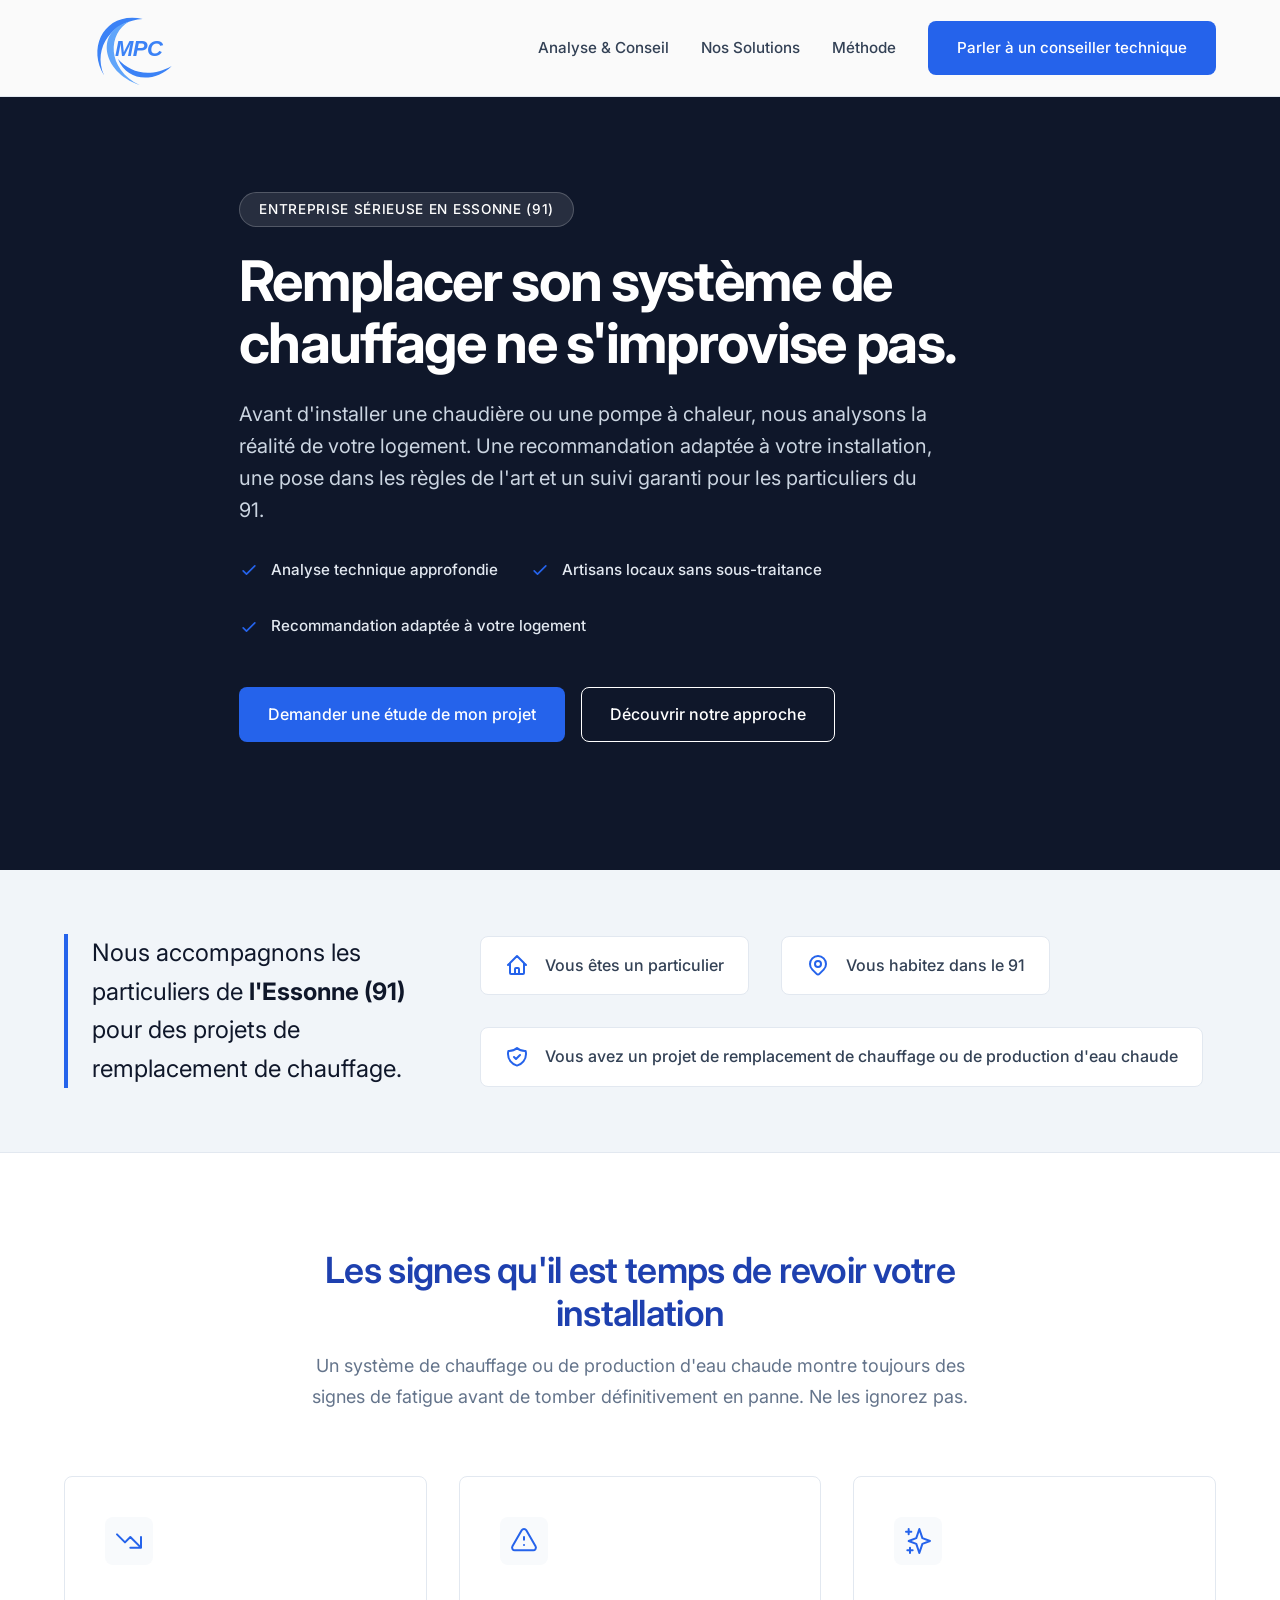
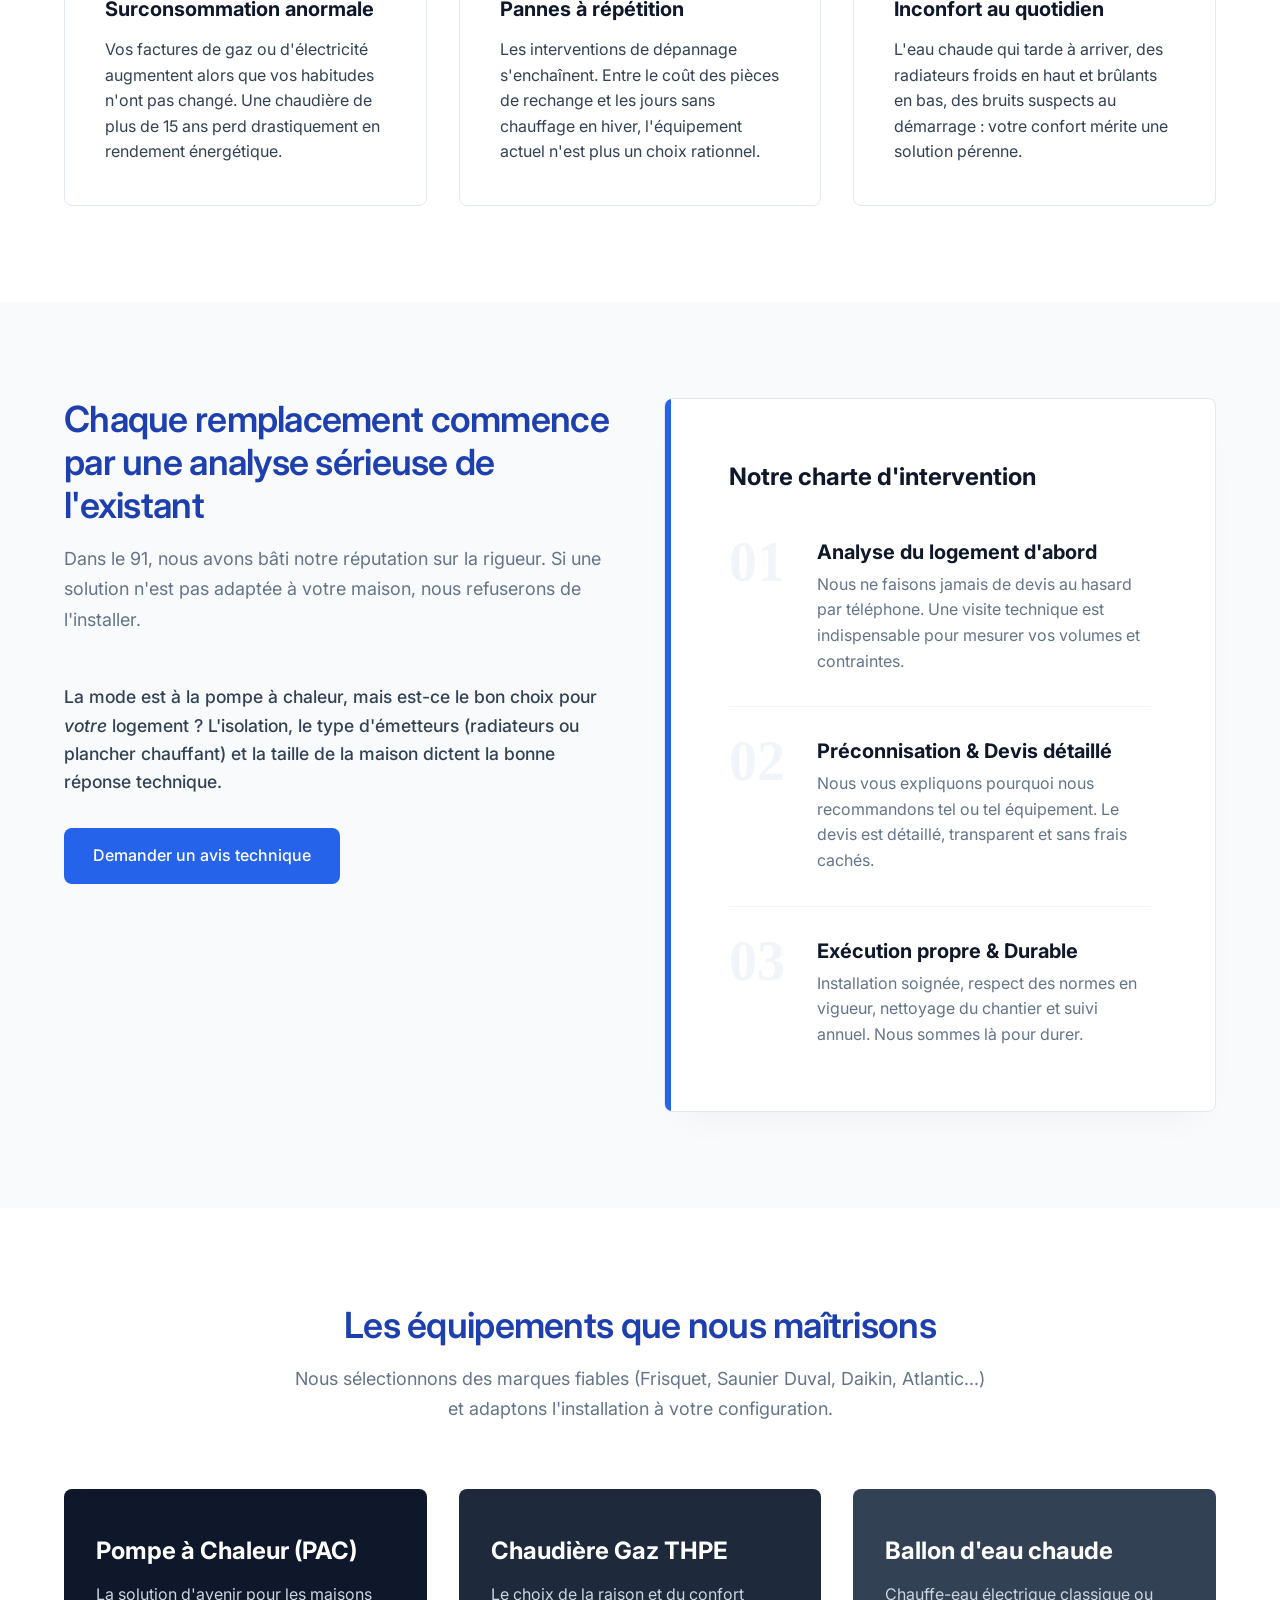
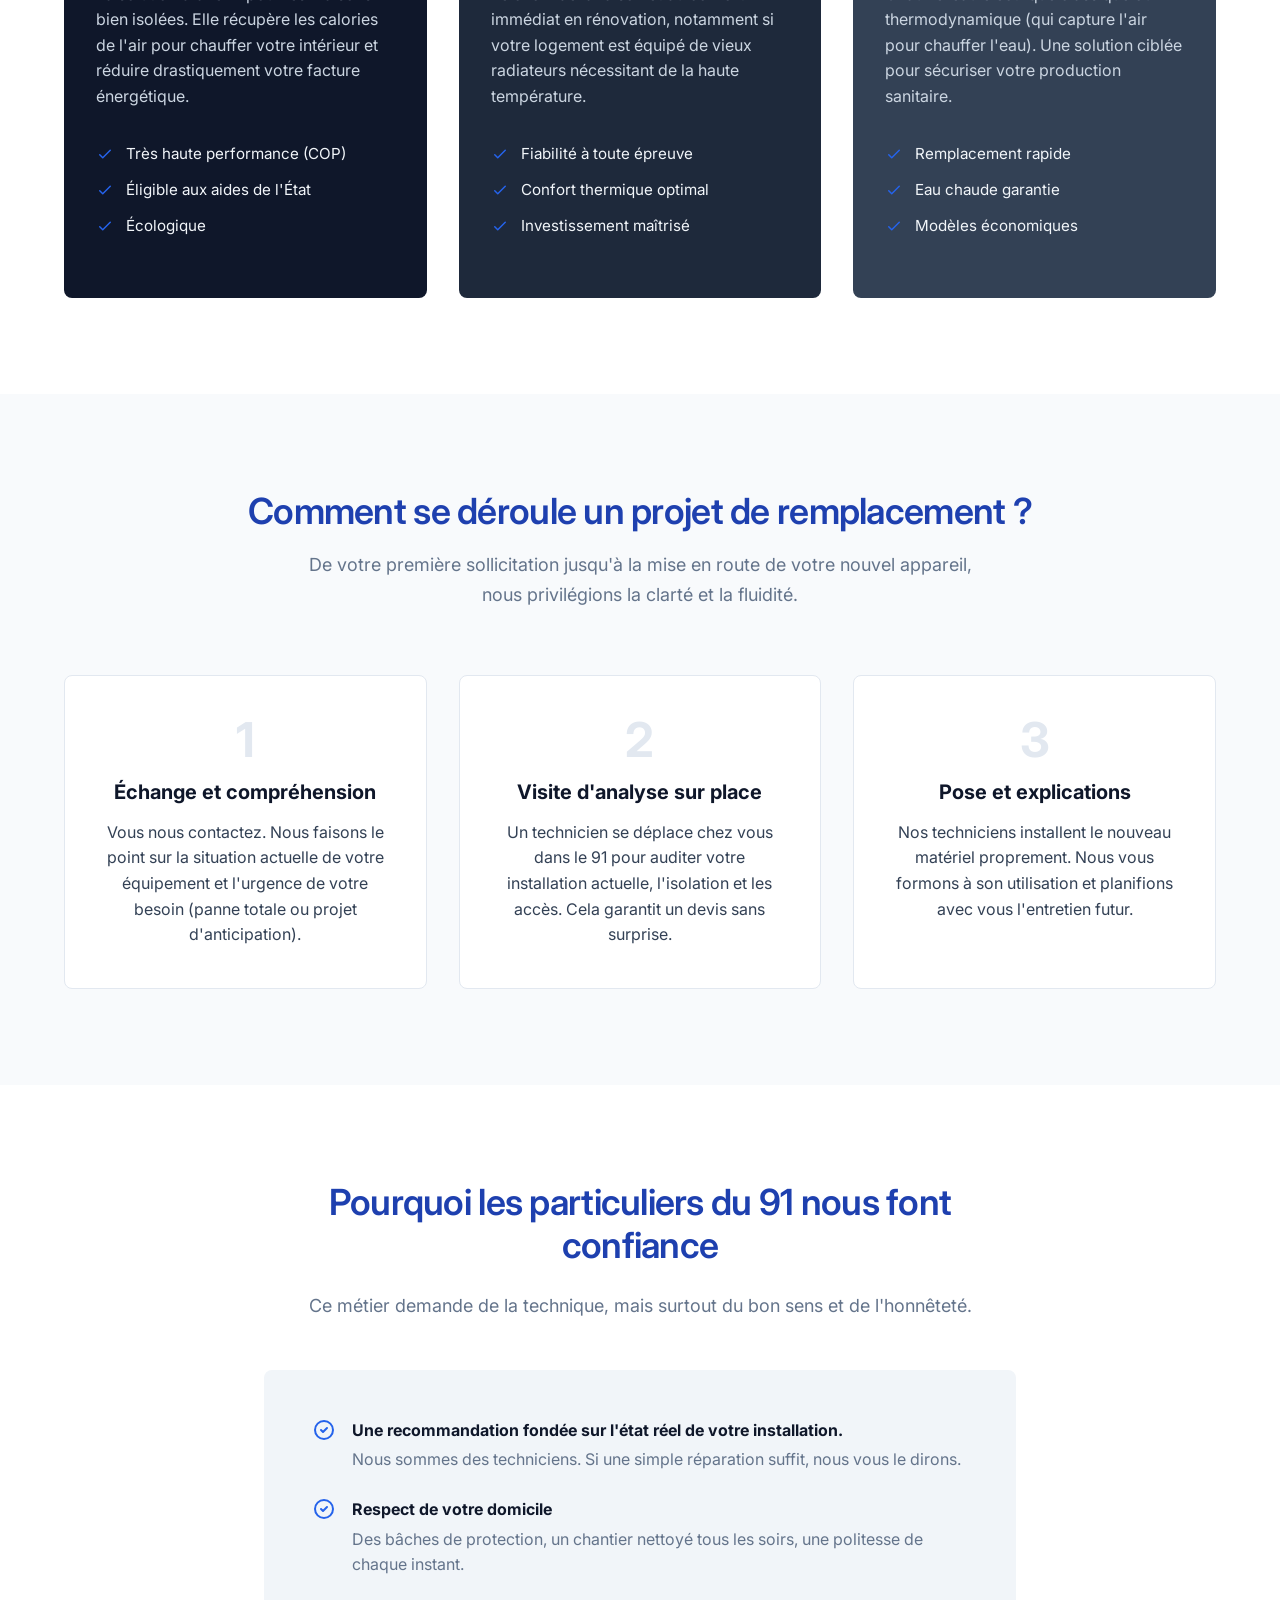
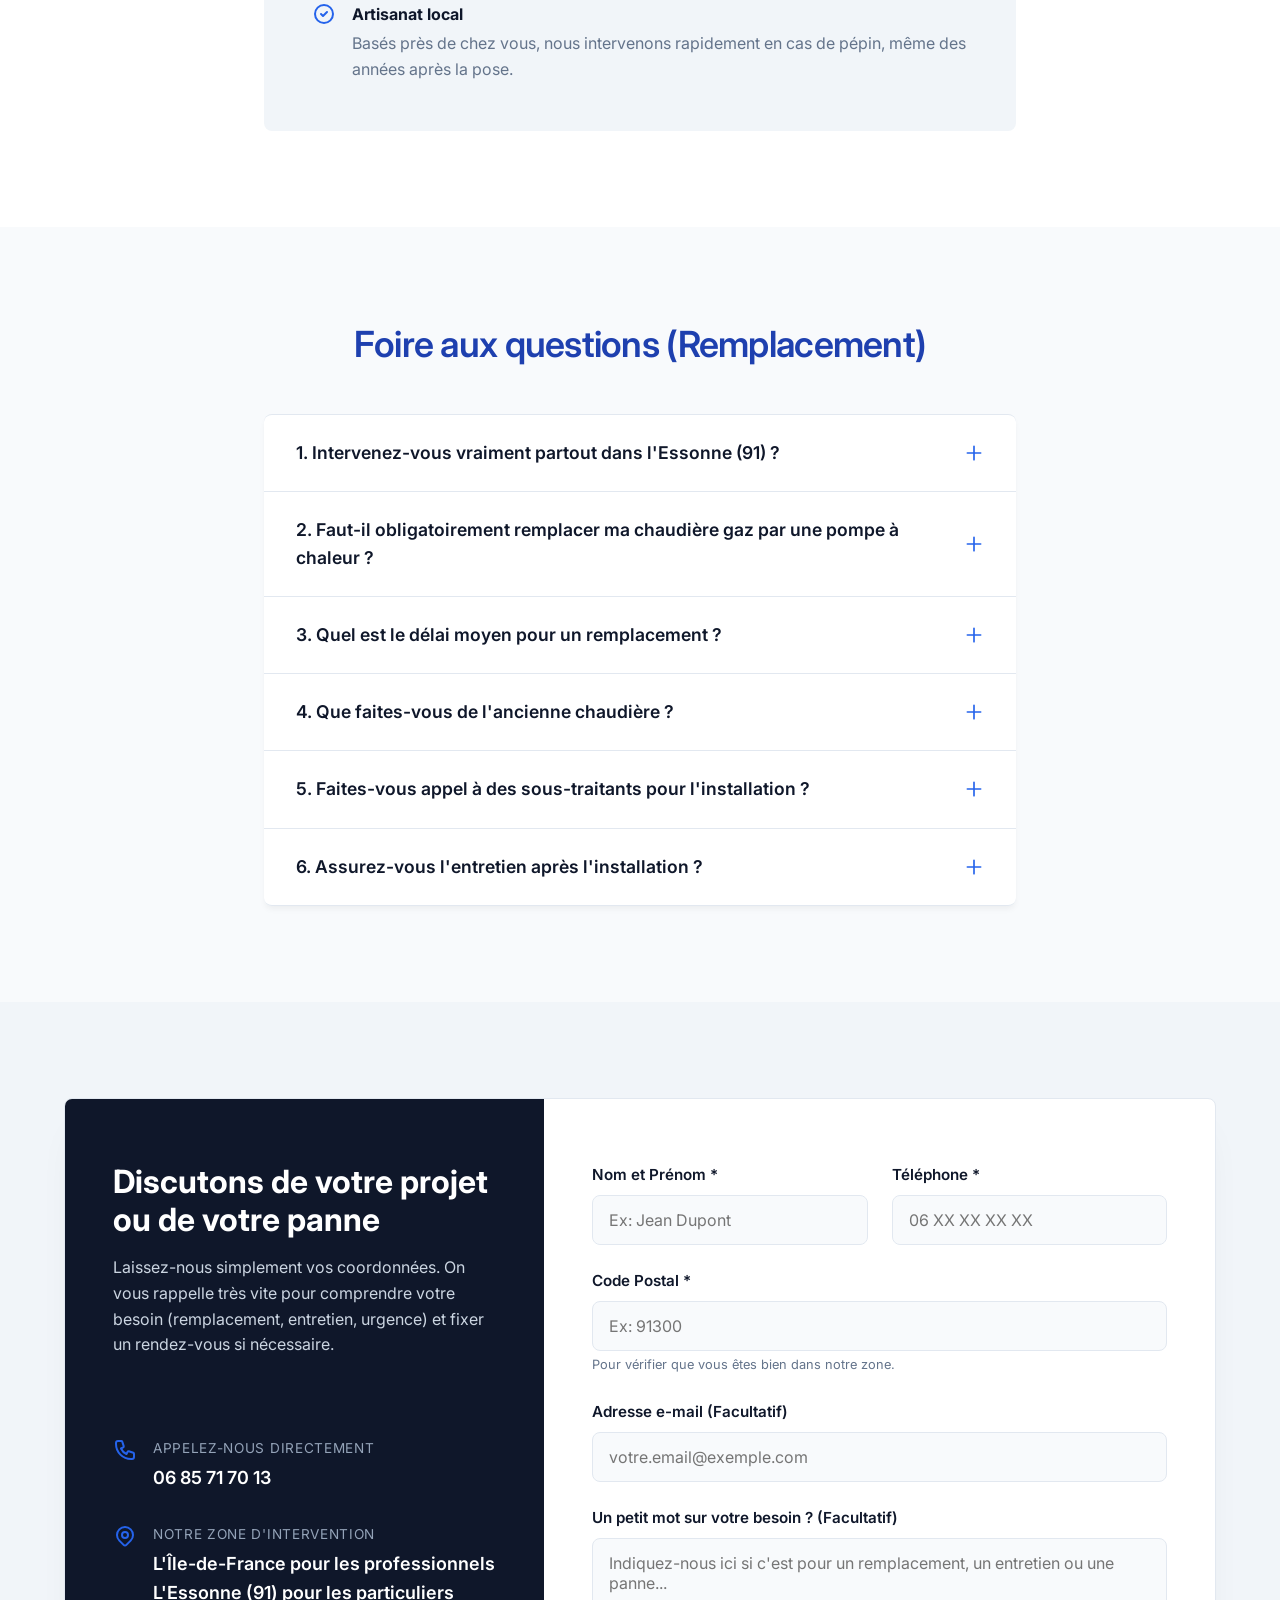
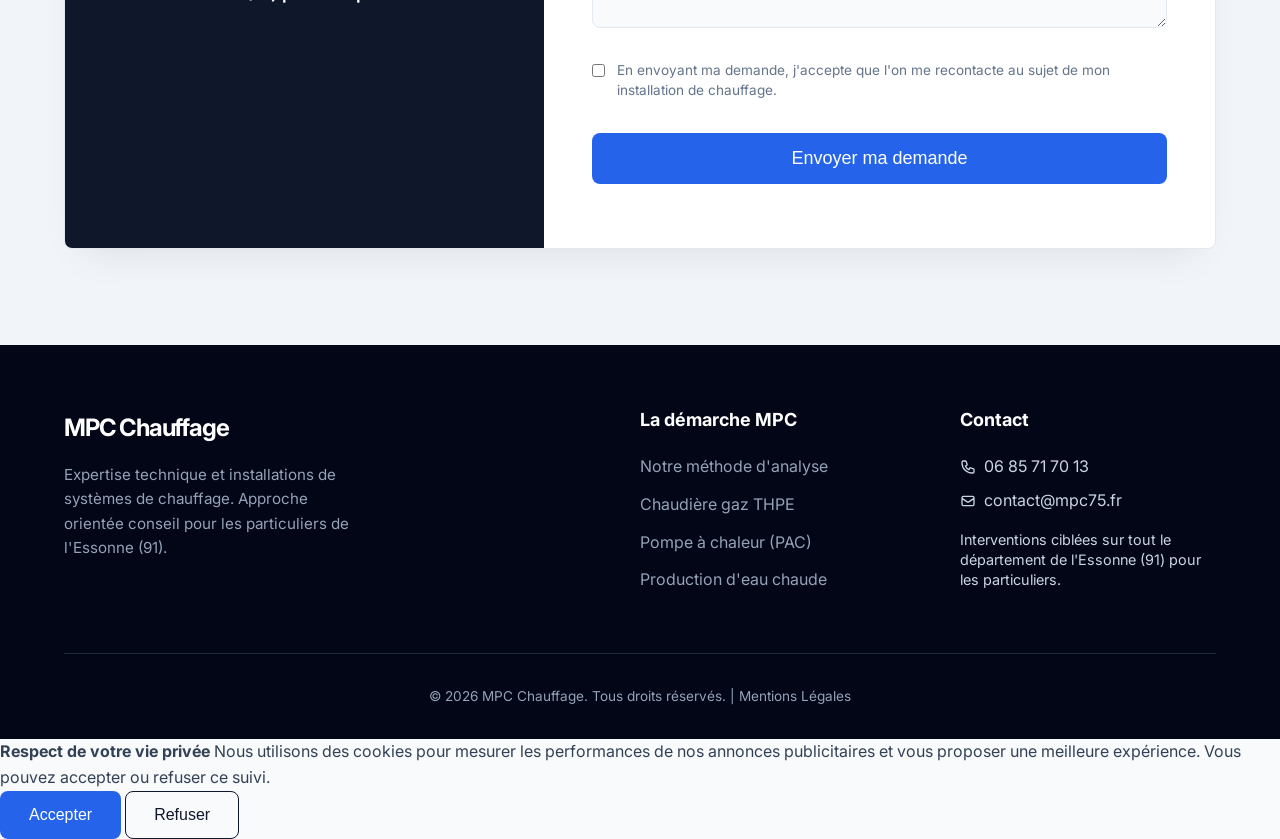
==== commit c9316110: "Update remplacement-chaudiere-91.html" ====
--- a/remplacement-chaudiere-91.html
+++ b/remplacement-chaudiere-91.html
@@ -2,34 +2,46 @@
 <html lang="fr">
 <head>
 
-   <!-- Configuration Google Consent Mode v2 (DOIT être avant le snippet Google Ads) -->
-    <script>
-      window.dataLayer = window.dataLayer || [];
-      function gtag(){dataLayer.push(arguments);}
-      
-      // Configuration par défaut : tout est refusé tant que l'utilisateur ne valide pas
-      if(localStorage.getItem('consentMode') === null) {
-          gtag('consent', 'default', {
-            'ad_storage': 'denied',
-            'ad_user_data': 'denied',
-            'ad_personalization': 'denied',
-            'analytics_storage': 'denied'
-          });
-      } else {
-          gtag('consent', 'default', JSON.parse(localStorage.getItem('consentMode')));
-      }
-    </script>
-<!-- Event snippet for Demande de devis conversion page
-In your html page, add the snippet and call gtag_report_conversion when someone clicks on the chosen link or button. -->
+   <!-- ================= SCRIPTS DE SUIVI (À PLACER DANS LE <head>) ================= -->
+
+<!-- 1. Configuration Google Consent Mode v2 (OBLIGATOIRE EN PREMIER) -->
+<script>
+  window.dataLayer = window.dataLayer || [];
+  function gtag(){dataLayer.push(arguments);}
+
+  // On vérifie s'il y a déjà un consentement enregistré par votre bannière
+  var savedConsent = localStorage.getItem('consentMode');
+  if(savedConsent) {
+      gtag('consent', 'default', JSON.parse(savedConsent));
+  } else {
+      // Consentement refusé par défaut avant le choix de l'utilisateur
+      gtag('consent', 'default', {
+        'ad_storage': 'denied',
+        'ad_user_data': 'denied',
+        'ad_personalization': 'denied',
+        'analytics_storage': 'denied',
+        'wait_for_update': 500 // Laisse 500ms à la bannière pour se charger
+      });
+  }
+</script>
+
+<!-- 2. Chargement du script global Google Ads (gtag.js) -->
+<script async src="https://www.googletagmanager.com/gtag/js?id=AW-18040914631"></script>
+<script>
+  gtag('js', new Date());
+  gtag('config', 'AW-18040914631');
+</script>
+
+<!-- 3. Fonction de conversion Google Ads (Sera appelée par votre formulaire) -->
 <script>
 function gtag_report_conversion(url) {
   var callback = function () {
-    if (typeof(url) != 'undefined') {
+    if (typeof(url) !== 'undefined') {
       window.location = url;
     }
   };
   gtag('event', 'conversion', {
-      'send_to': 'AW-17902488856/LjcRCMzd-OsbEJiaydhC',
+      'send_to': 'AW-18040914631/tnxLCPmluo8cEMeFyppD',
       'value': 1.0,
       'currency': 'EUR',
       'event_callback': callback
@@ -38,17 +50,17 @@
 }
 </script>
 
-    
- <!-- Google tag (gtag.js) -->
-<script async src="https://www.googletagmanager.com/gtag/js?id=AW-18040914631"></script>
-<script>
-  window.dataLayer = window.dataLayer || [];
-  function gtag(){dataLayer.push(arguments);}
-  gtag('js', new Date());
-
-  gtag('config', 'AW-18040914631');
+<!-- 4. Microsoft Clarity -->
+<script type="text/javascript">
+    (function(c,l,a,r,i,t,y){
+        c[a]=c[a]||function(){(c[a].q=c[a].q||[]).push(arguments)};
+        t=l.createElement(r);t.async=1;t.src="https://www.clarity.ms/tag/"+i;
+        y=l.getElementsByTagName(r)[0];y.parentNode.insertBefore(t,y);
+    })(window, document, "clarity", "script", "w3g34mo3jn");
 </script>
-    <meta charset="UTF-8" />
+
+
+   
     <meta name="viewport" content="width=device-width, initial-scale=1.0" />
     <meta name="description" content="Remplacement de chauffage en Essonne (91) pour les particuliers. Chaudière gaz, pompe à chaleur, ballon d'eau chaude. Analyse sérieuse et devis honnête avant toute installation." />
     <title>Remplacement Chauffage & Chaudière 91 (Essonne) | Artisans Sérieux | MPC</title>
@@ -1056,11 +1068,25 @@
         </div>
     </footer>
 
-    <!-- ================= SCRIPT JAVASCRIPT ================= -->
+   <!-- ================= BANNIÈRE DE CONSENTEMENT (COOKIES) ================= -->
+    <div id="cookieConsentBanner" class="cookie-banner">
+        <div class="cookie-content">
+            <div class="cookie-text">
+                <strong>Respect de votre vie privée</strong>
+                Nous utilisons des cookies pour mesurer les performances de nos annonces publicitaires et vous proposer une meilleure expérience. Vous pouvez accepter ou refuser ce suivi.
+            </div>
+            <div class="cookie-actions">
+                <button id="btnAcceptCookies" class="btn btn-primary">Accepter</button>
+                <button id="btnDenyCookies" class="btn btn-outline-dark">Refuser</button>
+            </div>
+        </div>
+    </div>
+
+    <!-- ================= SCRIPT JAVASCRIPT COMPLET ================= -->
     <script>
         document.addEventListener('DOMContentLoaded', function() {
             
-            // Gestion Menu Mobile
+            // --- 1. Gestion Menu Mobile ---
             const mobileMenuBtn = document.querySelector('.mobile-menu-btn');
             const navLinks = document.querySelector('.nav-links');
             const navItems = document.querySelectorAll('.nav-links a');
@@ -1077,38 +1103,17 @@
                 });
             }
 
-             <!-- ================= BANNIÈRE DE CONSENTEMENT (COOKIES) ================= -->
-    <div id="cookieConsentBanner" class="cookie-banner">
-        <div class="cookie-content">
-            <div class="cookie-text">
-                <strong>Respect de votre vie privée</strong>
-                Nous utilisons des cookies pour mesurer les performances de nos annonces publicitaires et vous proposer une meilleure expérience. Vous pouvez accepter ou refuser ce suivi.
-            </div>
-            <div class="cookie-actions">
-                <button id="btnAcceptCookies" class="btn btn-primary">Accepter</button>
-                <button id="btnDenyCookies" class="btn btn-outline-dark">Refuser</button>
-            </div>
-        </div>
-    </div>
-
-    <!-- ================= SCRIPTS JAVASCRIPT ================= -->
-    <script>
-        document.addEventListener('DOMContentLoaded', function() {
-            
-            // --- 1. Gestion de la bannière de consentement ---
+            // --- 2. Gestion de la bannière de consentement ---
             const cookieBanner = document.getElementById('cookieConsentBanner');
             const btnAccept = document.getElementById('btnAcceptCookies');
             const btnDeny = document.getElementById('btnDenyCookies');
 
-            // Afficher la bannière si aucun choix n'a été fait
             if (localStorage.getItem('consentMode') === null) {
-                // Petit délai pour l'animation
                 setTimeout(() => {
-                    cookieBanner.classList.add('show');
+                    if(cookieBanner) cookieBanner.classList.add('show');
                 }, 500);
             }
 
-            // Fonction pour mettre à jour le consentement Google et fermer la bannière
             function setConsent(granted) {
                 const consentObj = {
                     'ad_storage': granted ? 'granted' : 'denied',
@@ -1117,21 +1122,20 @@
                     'analytics_storage': granted ? 'granted' : 'denied'
                 };
                 
-                // Informe Google Ads de la mise à jour du consentement
-                gtag('consent', 'update', consentObj);
+                // Vérifie que gtag existe bien avant de l'appeler
+                if (typeof gtag === 'function') {
+                    gtag('consent', 'update', consentObj);
+                }
                 
-                // Sauvegarde le choix dans le navigateur
                 localStorage.setItem('consentMode', JSON.stringify(consentObj));
-                
-                // Ferme la bannière
-                cookieBanner.classList.remove('show');
+                if(cookieBanner) cookieBanner.classList.remove('show');
             }
 
-            btnAccept.addEventListener('click', () => setConsent(true));
-            btnDeny.addEventListener('click', () => setConsent(false));
-
-
-            // Gestion de la soumission du formulaire
+            if(btnAccept) btnAccept.addEventListener('click', () => setConsent(true));
+            if(btnDeny) btnDeny.addEventListener('click', () => setConsent(false));
+
+
+            // --- 3. Gestion de la soumission du formulaire ---
             const GOOGLE_SCRIPT_URL = "https://script.google.com/macros/s/AKfycby8cSEw18m_wCGNvWlpqhGekOpKhBzF3-ng7tlytEKnhXb1cJ0b0QMD3X71jNSyggz9/exec";
             
             const form = document.getElementById('leadForm');
@@ -1140,7 +1144,8 @@
 
             if(form) {
                 form.addEventListener('submit', function(e) {
-                    e.preventDefault();
+                    // Cette ligne cruciale empêche la page de se recharger !
+                    e.preventDefault(); 
                     
                     if(!document.getElementById('rgpd').checked) return;
 
@@ -1160,9 +1165,10 @@
                         formMessage.className = 'form-message success';
                         formMessage.textContent = 'Votre dossier a bien été transmis. Un conseiller technique vous rappelle très vite.';
                         form.reset();
+                        
                         // Appel du tag de conversion Google Ads APRES la soumission réussie
                         if (typeof gtag_report_conversion === 'function') {
-                            gtag_report_conversion();
+                            gtag_report_conversion(); // Pas d'URL fournie = pas de redirection
                         }
                     })
                     .catch(error => {
@@ -1172,7 +1178,7 @@
                     })
                     .finally(() => {
                         submitBtn.disabled = false;
-                        submitBtn.textContent = 'Demander l\'analyse de mon projet';
+                        submitBtn.textContent = 'Envoyer ma demande'; // Remet le texte du bouton à l'état initial
                     });
                 });
             }
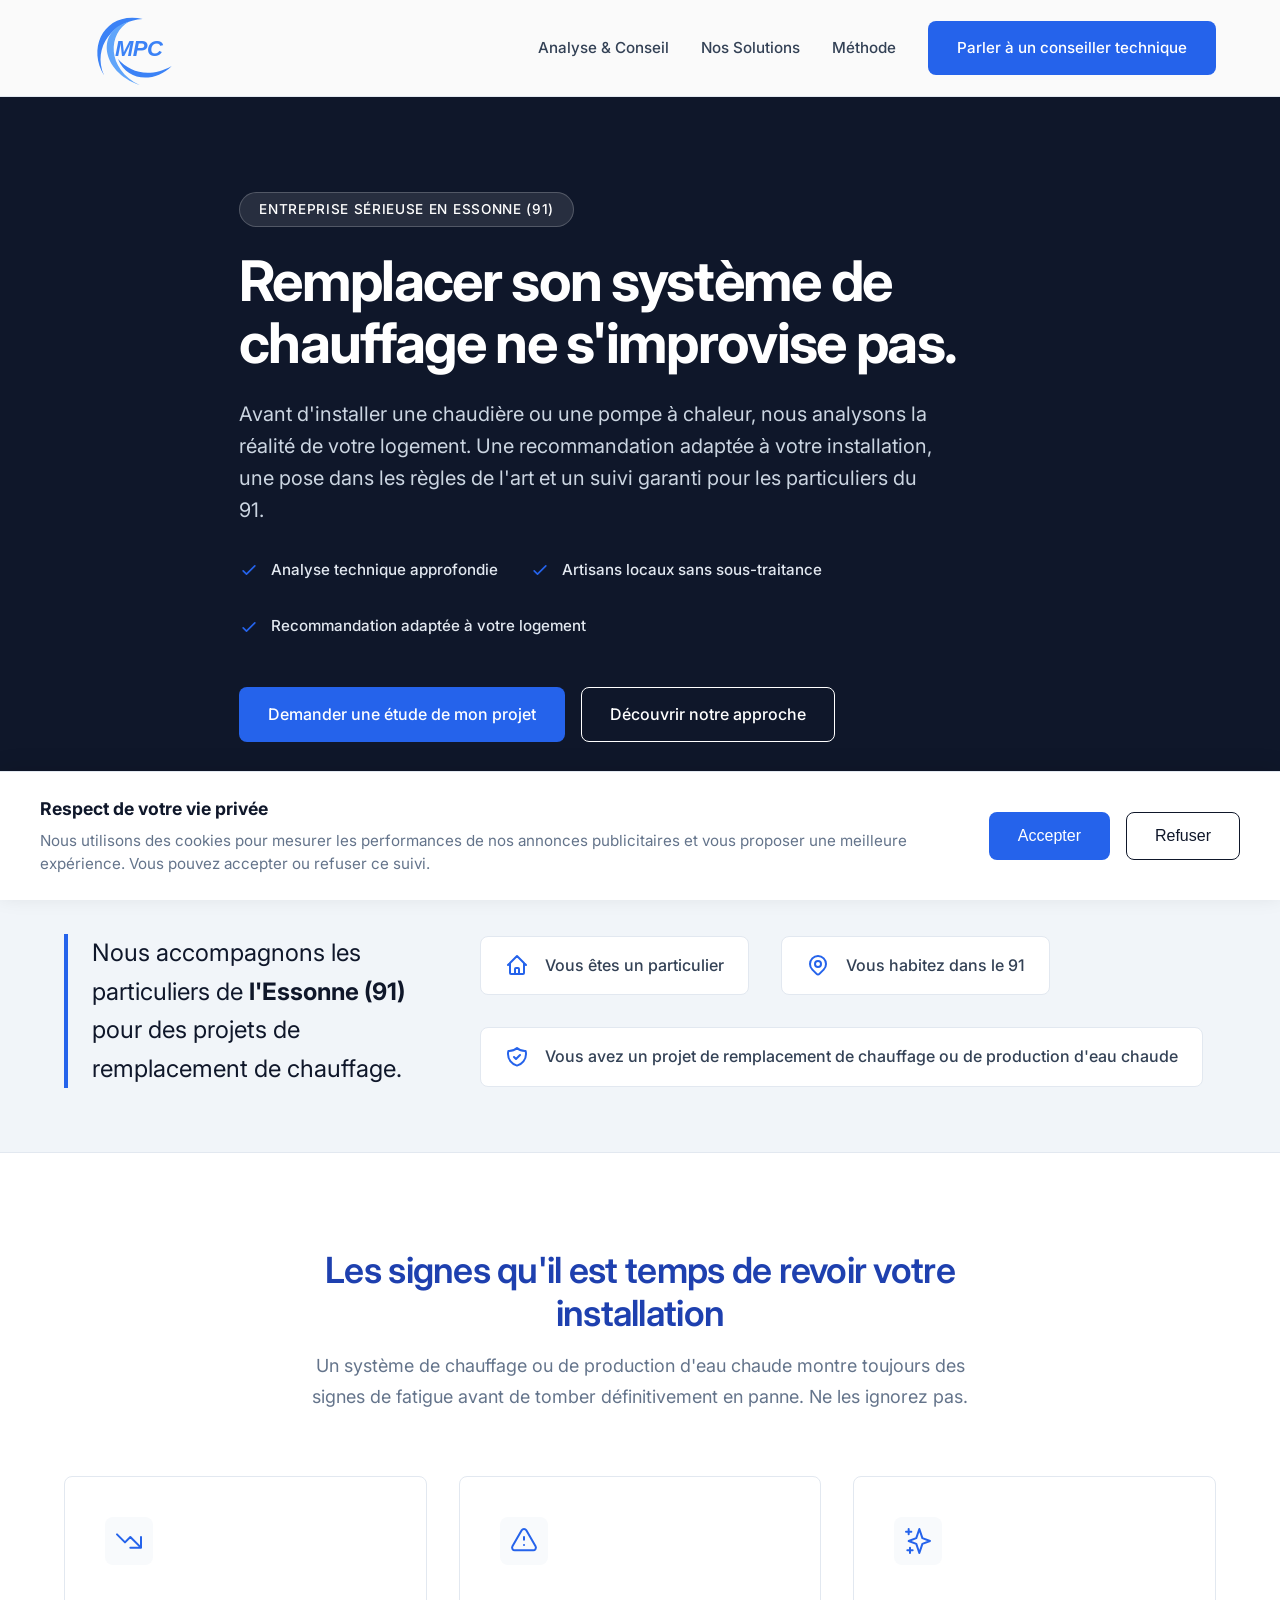
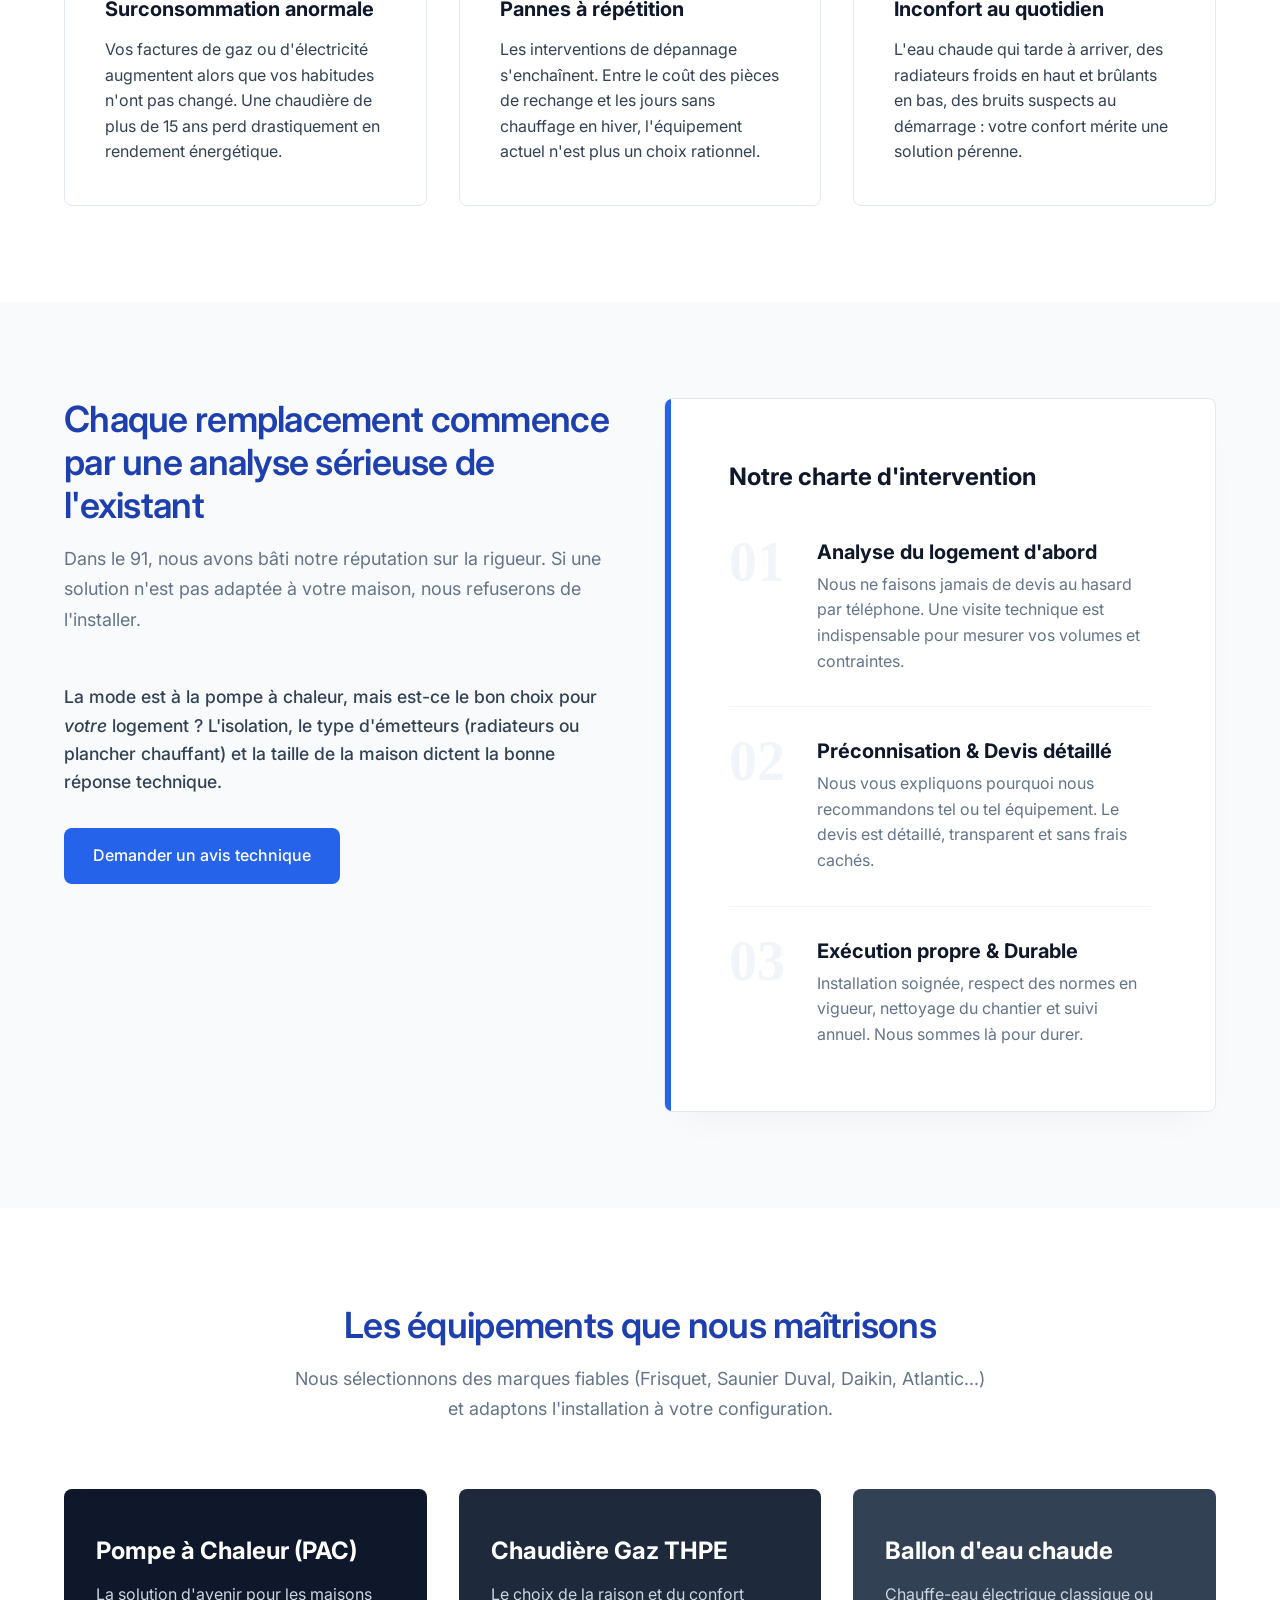
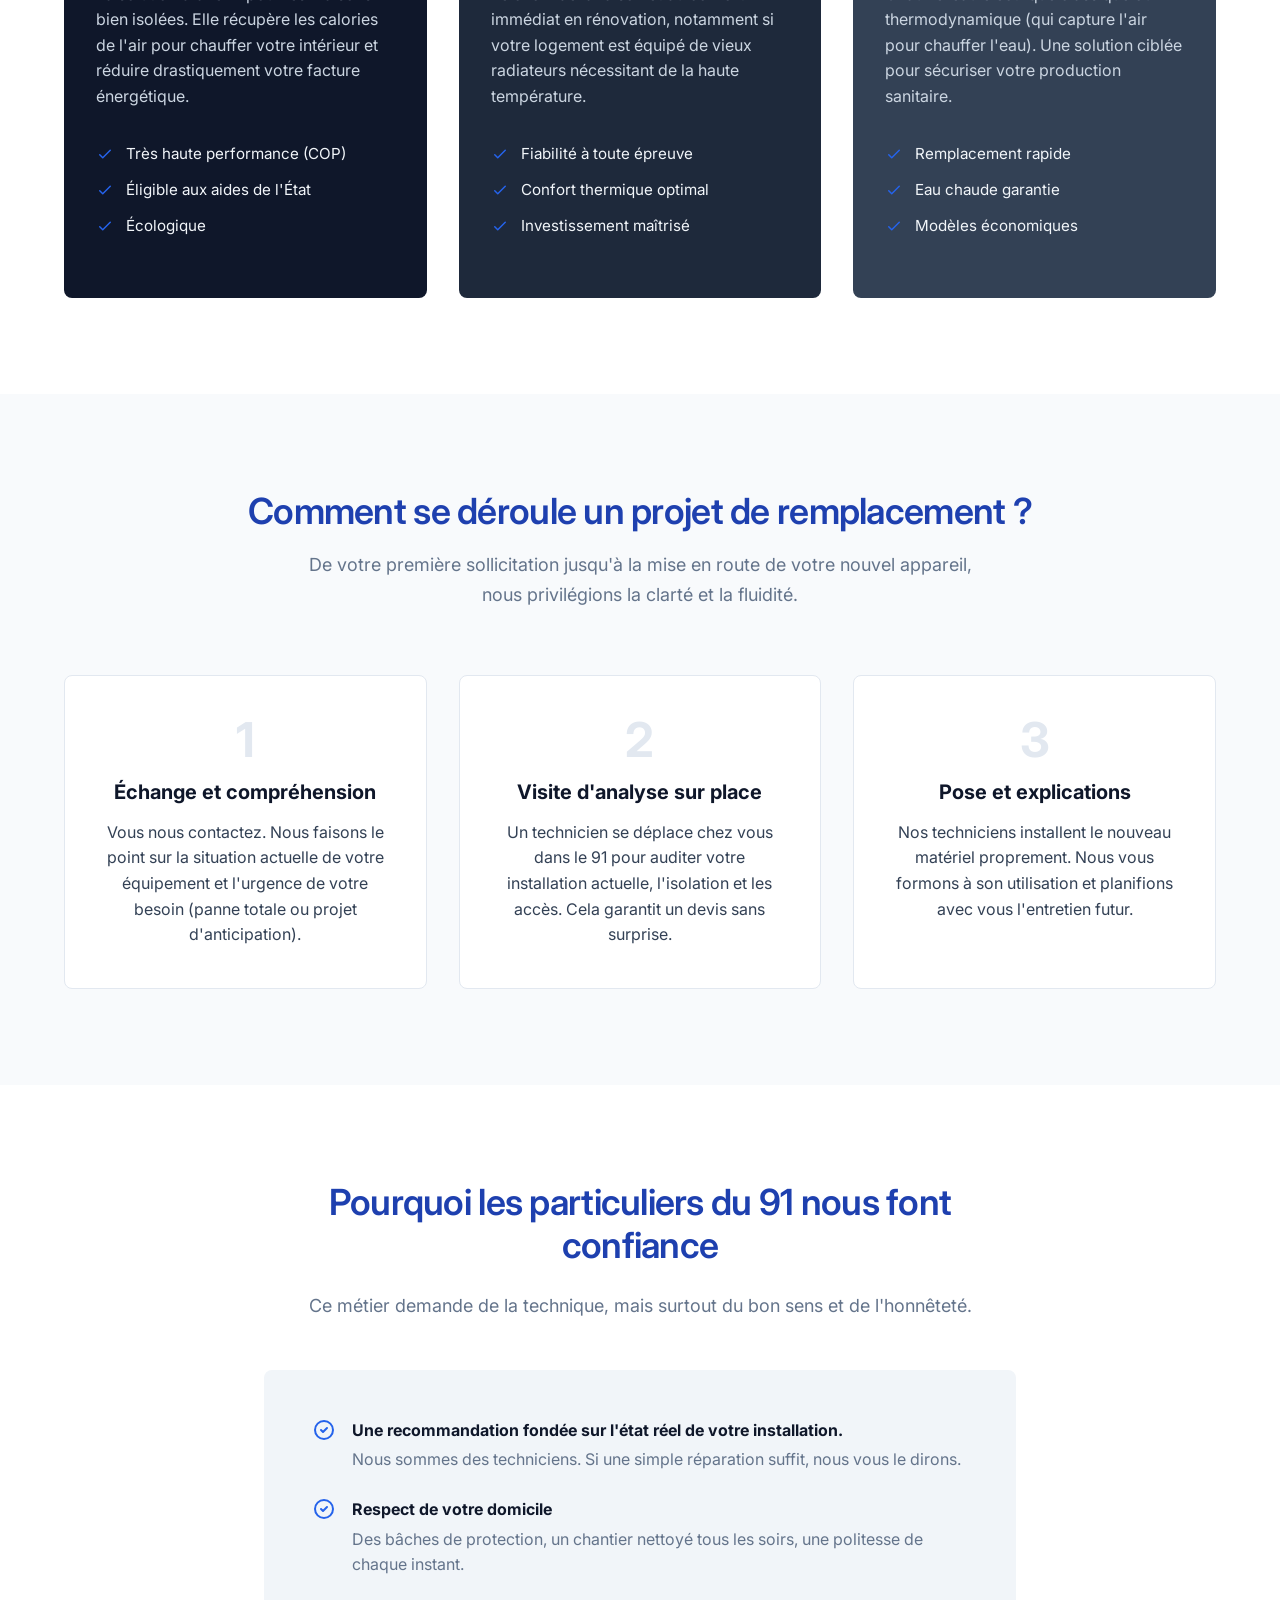
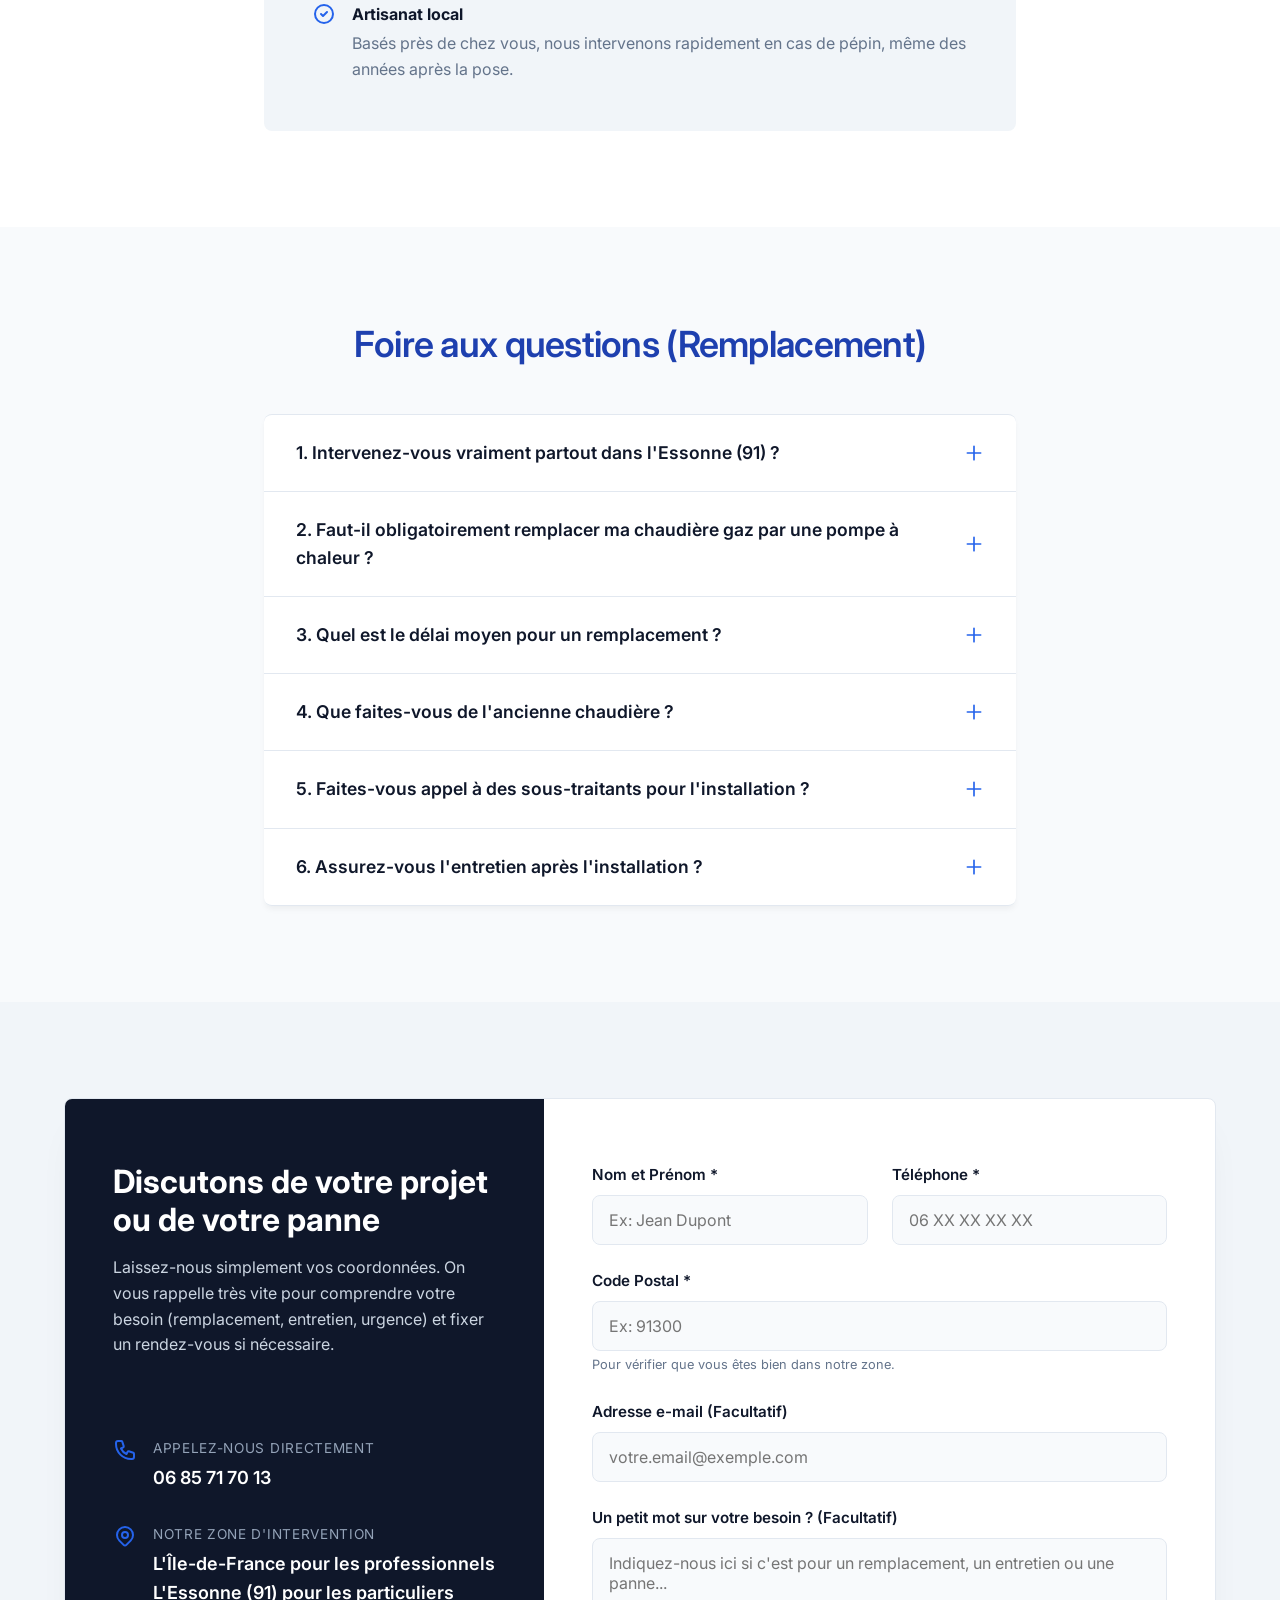
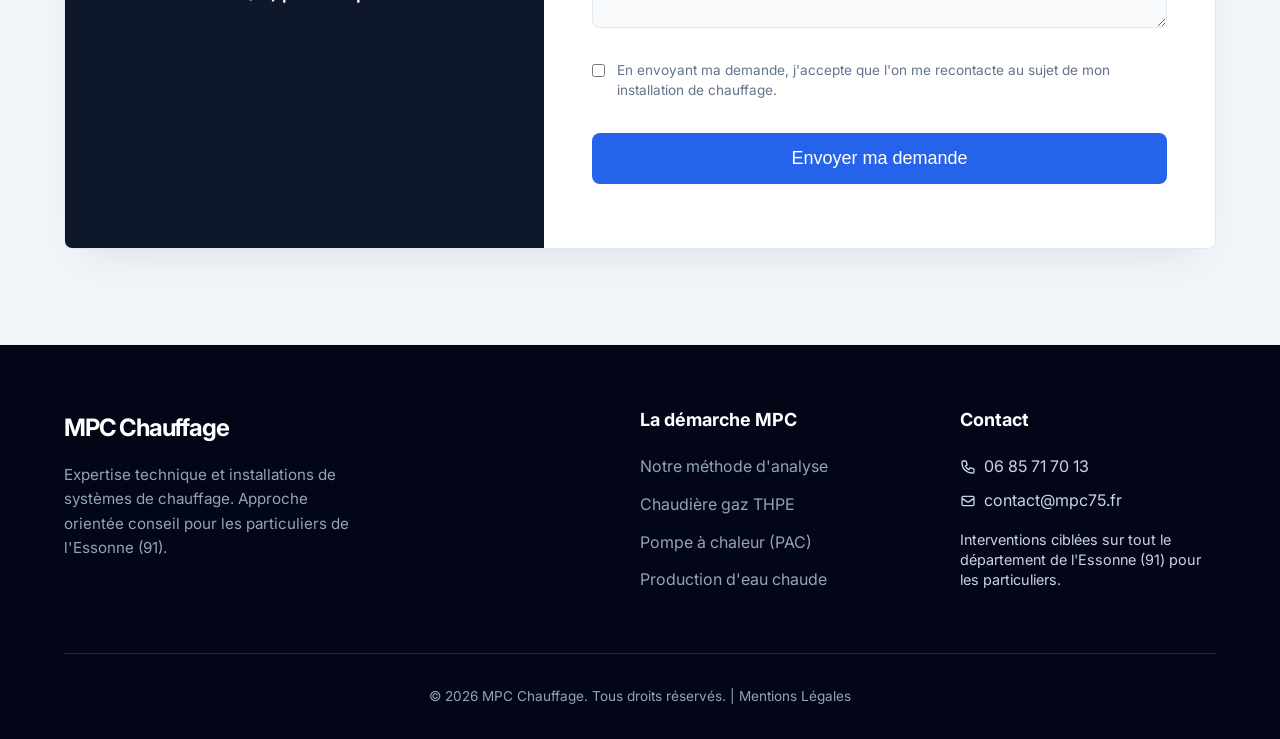
==== commit 8b10dfe1: "Update remplacement-chaudiere-91.html" ====
--- a/remplacement-chaudiere-91.html
+++ b/remplacement-chaudiere-91.html
@@ -32,25 +32,9 @@
   gtag('config', 'AW-18040914631');
 </script>
 
-<!-- 3. Fonction de conversion Google Ads (Sera appelée par votre formulaire) -->
-<script>
-function gtag_report_conversion(url) {
-  var callback = function () {
-    if (typeof(url) !== 'undefined') {
-      window.location = url;
-    }
-  };
-  gtag('event', 'conversion', {
-      'send_to': 'AW-18040914631/tnxLCPmluo8cEMeFyppD',
-      'value': 1.0,
-      'currency': 'EUR',
-      'event_callback': callback
-  });
-  return false;
-}
-</script>
-
-<!-- 4. Microsoft Clarity -->
+<!-- MODIFICATION : La fonction gtag_report_conversion a été supprimée d'ici car elle est inutile pour un formulaire sans redirection. L'appel se fait directement en bas de page. -->
+
+<!-- 3. Microsoft Clarity -->
 <script type="text/javascript">
     (function(c,l,a,r,i,t,y){
         c[a]=c[a]||function(){(c[a].q=c[a].q||[]).push(arguments)};
@@ -575,6 +559,49 @@
             padding-top: 2rem;
             border-top: 1px solid #1e293b;
             font-size: 0.85rem;
+        }
+
+        /* ================= COOKIE BANNER ================= */
+        .cookie-banner {
+            position: fixed;
+            bottom: -100%; /* Caché par défaut */
+            left: 0;
+            right: 0;
+            background-color: #ffffff;
+            box-shadow: 0 -4px 20px rgba(0, 0, 0, 0.1);
+            padding: 1.5rem;
+            z-index: 9999; /* Toujours au-dessus du reste */
+            transition: bottom 0.5s cubic-bezier(0.4, 0, 0.2, 1);
+            border-top: 1px solid var(--border);
+        }
+        .cookie-banner.show {
+            bottom: 0; /* S'affiche en remontant depuis le bas */
+        }
+        .cookie-content {
+            max-width: 1200px;
+            margin: 0 auto;
+            display: flex;
+            align-items: center;
+            justify-content: space-between;
+            gap: 2rem;
+            flex-wrap: wrap;
+        }
+        .cookie-text {
+            flex: 1 1 300px;
+            font-size: 0.95rem;
+            color: var(--text-muted);
+            line-height: 1.5;
+        }
+        .cookie-text strong {
+            display: block;
+            color: var(--primary);
+            font-size: 1.1rem;
+            margin-bottom: 0.5rem;
+        }
+        .cookie-actions {
+            display: flex;
+            gap: 1rem;
+            flex-shrink: 0;
         }
 
         /* ================= RESPONSIVE ================= */
@@ -631,6 +658,20 @@
             .contact-form-container { padding: 2.5rem 1.5rem; }
             .faq-summary { padding: 1.25rem 1.5rem; font-size: 1rem; }
             .faq-content { padding: 0 1.5rem 1.5rem 1.5rem; }
+
+            /* Style mobile pour la bannière de cookies */
+            .cookie-content {
+                flex-direction: column;
+                text-align: center;
+                gap: 1.5rem;
+            }
+            .cookie-actions {
+                flex-direction: column;
+                width: 100%;
+            }
+            .cookie-actions .btn {
+                width: 100%;
+            }
         }
     </style>
 </head>
@@ -1025,6 +1066,7 @@
                             <label for="rgpd">En envoyant ma demande, j'accepte que l'on me recontacte au sujet de mon installation de chauffage.</label>
                         </div>
 
+                        <!-- L'appel Google Ads ne doit SURTOUT PAS se faire sur le onclick de ce bouton -->
                         <button type="submit" id="submitBtn" class="btn btn-primary" style="width: 100%; font-size: 1.125rem;">Envoyer ma demande</button>
                         
                         <div id="formMessage" class="form-message"></div>
@@ -1166,9 +1208,14 @@
                         formMessage.textContent = 'Votre dossier a bien été transmis. Un conseiller technique vous rappelle très vite.';
                         form.reset();
                         
-                        // Appel du tag de conversion Google Ads APRES la soumission réussie
-                        if (typeof gtag_report_conversion === 'function') {
-                            gtag_report_conversion(); // Pas d'URL fournie = pas de redirection
+                        // MODIFICATION GOOGLE ADS : Appel direct de l'événement de conversion ICI
+                        // Cela ne s'exécute QUE si le formulaire a réussi à partir
+                        if (typeof gtag === 'function') {
+                            gtag('event', 'conversion', {
+                                'send_to': 'AW-18040914631/tnxLCPmluo8cEMeFyppD',
+                                'value': 1.0,
+                                'currency': 'EUR'
+                            });
                         }
                     })
                     .catch(error => {
